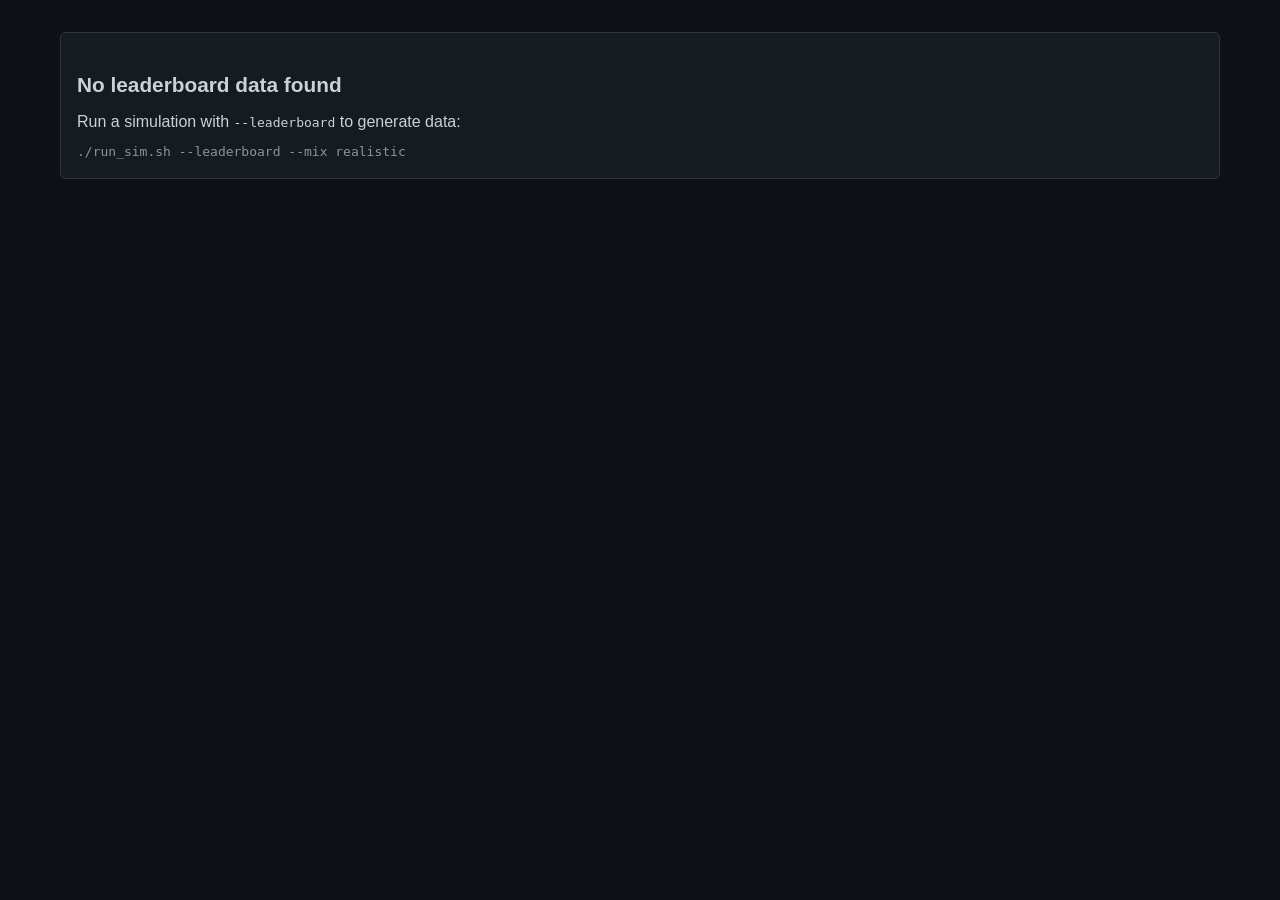
==== leaderboard/index.html @ 92b0ee31 "feat: git-native leaderboard with 3-Elo rankings Persistent leaderboard system that validates sim ru" ====
<!DOCTYPE html>
<html lang="en">
<head>
<meta charset="UTF-8">
<meta name="viewport" content="width=device-width, initial-scale=1.0">
<title>Loanville Leaderboard</title>
<style>
  :root {
    --bg: #0d1117;
    --surface: #161b22;
    --border: #30363d;
    --text: #c9d1d9;
    --text-muted: #8b949e;
    --accent: #58a6ff;
    --green: #3fb950;
    --red: #f85149;
    --gold: #d29922;
    --purple: #bc8cff;
  }
  * { box-sizing: border-box; margin: 0; padding: 0; }
  body {
    font-family: -apple-system, BlinkMacSystemFont, 'Segoe UI', Helvetica, Arial, sans-serif;
    background: var(--bg); color: var(--text);
    line-height: 1.5; padding: 20px;
    max-width: 1200px; margin: 0 auto;
  }
  a { color: var(--accent); text-decoration: none; cursor: pointer; }
  a:hover { text-decoration: underline; }
  h1 { font-size: 1.8em; margin-bottom: 4px; }
  h2 { font-size: 1.3em; margin: 20px 0 10px; color: var(--text); }
  .subtitle { color: var(--text-muted); margin-bottom: 20px; }
  table { width: 100%; border-collapse: collapse; margin: 10px 0; }
  th, td { padding: 8px 12px; text-align: left; border-bottom: 1px solid var(--border); }
  th { color: var(--text-muted); font-weight: 600; font-size: 0.85em; text-transform: uppercase; }
  tr:hover { background: rgba(88,166,255,0.04); }
  .card { background: var(--surface); border: 1px solid var(--border); border-radius: 6px; padding: 16px; margin: 12px 0; }
  .nav { display: flex; gap: 12px; margin-bottom: 20px; flex-wrap: wrap; }
  .nav a { padding: 6px 14px; border-radius: 20px; border: 1px solid var(--border); font-size: 0.9em; }
  .nav a.active { background: var(--accent); color: #fff; border-color: var(--accent); }
  .num-pos { color: var(--green); }
  .num-neg { color: var(--red); }
  .num-gold { color: var(--gold); }
  .badge { display: inline-block; padding: 2px 8px; border-radius: 10px; font-size: 0.8em; font-weight: 600; }
  .badge-good { background: rgba(63,185,80,0.15); color: var(--green); }
  .badge-bad { background: rgba(248,81,73,0.15); color: var(--red); }
  .badge-fraud { background: rgba(210,153,34,0.15); color: var(--gold); }
  .badge-won { background: rgba(63,185,80,0.15); color: var(--green); }
  .badge-lost { background: rgba(139,148,158,0.15); color: var(--text-muted); }
  .badge-declined { background: rgba(248,81,73,0.1); color: var(--text-muted); }
  .elo-chart { height: 200px; position: relative; overflow: hidden; }
  .grid-3 { display: grid; grid-template-columns: repeat(auto-fit, minmax(300px, 1fr)); gap: 12px; }
  .back { margin-bottom: 16px; font-size: 0.9em; }
  .correct { background: rgba(63,185,80,0.1); }
  .incorrect { background: rgba(248,81,73,0.1); }
  .winner-cell { color: var(--gold); font-weight: 600; }
  .filter-bar { display: flex; gap: 8px; margin-bottom: 12px; flex-wrap: wrap; align-items: center; }
  .filter-bar select, .filter-bar input { background: var(--surface); color: var(--text); border: 1px solid var(--border); border-radius: 4px; padding: 4px 8px; font-size: 0.9em; }
  .sparkline { display: inline-block; vertical-align: middle; }
  .hidden { display: none; }
  .cm-table td { text-align: center; min-width: 60px; }
  .cm-table th { text-align: center; }
  #loading { text-align: center; padding: 60px; color: var(--text-muted); }
</style>
</head>
<body>

<div id="app">
  <div id="loading">Loading leaderboard data...</div>
</div>

<script>
// ---------------------------------------------------------------------------
// State
// ---------------------------------------------------------------------------
let leaderboard = null;
let matchCache = {};
let currentView = 'leaderboard';
let currentModel = null;
let currentMatch = null;

const app = document.getElementById('app');

// ---------------------------------------------------------------------------
// Data loading
// ---------------------------------------------------------------------------
async function loadLeaderboard() {
  try {
    const resp = await fetch('leaderboard.json');
    if (!resp.ok) throw new Error(`HTTP ${resp.status}`);
    leaderboard = await resp.json();
    renderView();
  } catch (e) {
    app.innerHTML = `<div class="card">
      <h2>No leaderboard data found</h2>
      <p>Run a simulation with <code>--leaderboard</code> to generate data:</p>
      <pre style="margin-top:8px;color:var(--text-muted)">./run_sim.sh --leaderboard --mix realistic</pre>
    </div>`;
  }
}

async function loadMatch(matchId) {
  if (matchCache[matchId]) return matchCache[matchId];
  try {
    const resp = await fetch(`matches/${matchId}.json`);
    if (!resp.ok) throw new Error(`HTTP ${resp.status}`);
    const data = await resp.json();
    matchCache[matchId] = data;
    return data;
  } catch (e) {
    return null;
  }
}

// ---------------------------------------------------------------------------
// Navigation
// ---------------------------------------------------------------------------
function navigate(view, param) {
  currentView = view;
  if (view === 'model') currentModel = param;
  if (view === 'match') currentMatch = param;
  renderView();
}

function renderView() {
  switch (currentView) {
    case 'leaderboard': renderLeaderboard(); break;
    case 'model': renderModelDetail(); break;
    case 'match': renderMatchDetail(); break;
    case 'history': renderMatchHistory(); break;
  }
}

// ---------------------------------------------------------------------------
// Helpers
// ---------------------------------------------------------------------------
function elo(v) { return Math.round(v); }
function pct(v) { return v != null ? v.toFixed(1) + '%' : '—'; }
function dollar(v) { return v != null ? '$' + Math.round(v).toLocaleString() : '—'; }
function eloClass(v) { return v >= 1500 ? 'num-pos' : v < 1500 ? 'num-neg' : ''; }

function sparklineSVG(history, key, w = 80, h = 20) {
  if (!history || history.length < 2) return '';
  const vals = history.map(h => h[key]);
  const min = Math.min(...vals);
  const max = Math.max(...vals);
  const range = max - min || 1;
  const points = vals.map((v, i) =>
    `${(i / (vals.length - 1)) * w},${h - ((v - min) / range) * h}`
  ).join(' ');
  const last = vals[vals.length - 1];
  const color = last >= 1500 ? 'var(--green)' : 'var(--red)';
  return `<svg class="sparkline" width="${w}" height="${h}" viewBox="0 0 ${w} ${h}">
    <polyline fill="none" stroke="${color}" stroke-width="1.5" points="${points}"/>
  </svg>`;
}

function navHTML(active) {
  return `<div class="nav">
    <a class="${active === 'leaderboard' ? 'active' : ''}" onclick="navigate('leaderboard')">Leaderboard</a>
    <a class="${active === 'history' ? 'active' : ''}" onclick="navigate('history')">Match History</a>
  </div>`;
}

// ---------------------------------------------------------------------------
// Leaderboard View
// ---------------------------------------------------------------------------
function renderLeaderboard() {
  const s = leaderboard.standings;
  const hist = leaderboard.elo_history || {};

  let html = navHTML('leaderboard');
  html += `<h1>Loanville Leaderboard</h1>`;
  html += `<div class="subtitle">${leaderboard.n_matches} matches | K=${leaderboard.config.k} | updated ${leaderboard.computed_at}</div>`;

  html += `<table>
    <thead><tr>
      <th>#</th><th>Model</th><th>Profit Elo</th><th>Credit Elo</th><th>DealShare Elo</th>
      <th>Matches</th><th>Avg RAROC</th><th>Trend</th>
    </tr></thead><tbody>`;

  s.forEach((m, i) => {
    const h = hist[m.model_id] || [];
    html += `<tr>
      <td>${i + 1}</td>
      <td><a onclick="navigate('model','${m.model_id}')">${m.display_name}</a></td>
      <td class="${eloClass(m.profit_elo)}">${elo(m.profit_elo)}</td>
      <td class="${eloClass(m.credit_elo)}">${elo(m.credit_elo)}</td>
      <td class="${eloClass(m.dealshare_elo)}">${elo(m.dealshare_elo)}</td>
      <td>${m.matches_played}</td>
      <td>${m.avg_raroc >= 0 ? '+' : ''}${m.avg_raroc.toFixed(1)}%</td>
      <td>${sparklineSVG(h, 'profit_elo')}</td>
    </tr>`;
  });

  html += '</tbody></table>';

  // Confusion matrix summary
  html += '<h2>Aggregate Confusion Matrix</h2>';
  html += `<table class="cm-table"><thead><tr>
    <th>Model</th><th>Good&rarr;Approve</th><th>Good&rarr;Reject</th>
    <th>Bad&rarr;Approve</th><th>Bad&rarr;Reject</th>
    <th>Fraud&rarr;Approve</th><th>Fraud&rarr;Reject</th>
  </tr></thead><tbody>`;

  s.forEach(m => {
    const cm = m.confusion_agg || {};
    const ga = (cm.good || {}).approved || 0;
    const gr = (cm.good || {}).rejected || 0;
    const ba = (cm.bad || {}).approved || 0;
    const br = (cm.bad || {}).rejected || 0;
    const fa = (cm.fraud || {}).approved || 0;
    const fr = (cm.fraud || {}).rejected || 0;
    html += `<tr>
      <td><a onclick="navigate('model','${m.model_id}')">${m.display_name}</a></td>
      <td class="num-pos">${ga}</td><td class="num-neg">${gr}</td>
      <td class="num-neg">${ba}</td><td class="num-pos">${br}</td>
      <td class="num-neg">${fa}</td><td class="num-pos">${fr}</td>
    </tr>`;
  });
  html += '</tbody></table>';

  app.innerHTML = html;
}

// ---------------------------------------------------------------------------
// Model Detail View
// ---------------------------------------------------------------------------
function renderModelDetail() {
  const mid = currentModel;
  const s = leaderboard.standings.find(s => s.model_id === mid);
  if (!s) { app.innerHTML = '<p>Model not found</p>'; return; }

  const hist = (leaderboard.elo_history || {})[mid] || [];

  let html = navHTML('');
  html += `<div class="back"><a onclick="navigate('leaderboard')">&larr; Back to leaderboard</a></div>`;
  html += `<h1>${s.display_name}</h1>`;
  html += `<div class="subtitle">${s.model_id} | ${s.matches_played} matches</div>`;

  // Elo summary cards
  html += `<div class="grid-3">
    <div class="card">
      <div style="color:var(--text-muted);font-size:0.85em">Profit Elo</div>
      <div style="font-size:2em;font-weight:700" class="${eloClass(s.profit_elo)}">${elo(s.profit_elo)}</div>
      ${sparklineSVG(hist, 'profit_elo', 120, 30)}
    </div>
    <div class="card">
      <div style="color:var(--text-muted);font-size:0.85em">Credit Elo</div>
      <div style="font-size:2em;font-weight:700" class="${eloClass(s.credit_elo)}">${elo(s.credit_elo)}</div>
      ${sparklineSVG(hist, 'credit_elo', 120, 30)}
    </div>
    <div class="card">
      <div style="color:var(--text-muted);font-size:0.85em">DealShare Elo</div>
      <div style="font-size:2em;font-weight:700" class="${eloClass(s.dealshare_elo)}">${elo(s.dealshare_elo)}</div>
      ${sparklineSVG(hist, 'dealshare_elo', 120, 30)}
    </div>
  </div>`;

  // Elo history chart (simple SVG)
  if (hist.length > 1) {
    html += '<h2>Elo History</h2>';
    html += '<div class="card">' + renderEloChart(hist) + '</div>';
  }

  // Confusion matrix
  html += '<h2>Confusion Matrix</h2>';
  const cm = s.confusion_agg || {};
  html += `<div class="card"><table class="cm-table">
    <thead><tr><th></th><th>Approved</th><th>Rejected</th><th>Total</th><th>Accuracy</th></tr></thead>
    <tbody>`;
  for (const cat of ['good', 'bad', 'fraud']) {
    const a = (cm[cat] || {}).approved || 0;
    const r = (cm[cat] || {}).rejected || 0;
    const total = a + r;
    const correct = cat === 'good' ? a : r;
    const acc = total > 0 ? (correct / total * 100).toFixed(0) + '%' : '—';
    html += `<tr>
      <td><span class="badge badge-${cat}">${cat}</span></td>
      <td class="${cat === 'good' ? 'num-pos' : 'num-neg'}">${a}</td>
      <td class="${cat !== 'good' ? 'num-pos' : 'num-neg'}">${r}</td>
      <td>${total}</td>
      <td>${acc}</td>
    </tr>`;
  }
  html += '</tbody></table></div>';

  // Rate analysis
  const ra = s.rate_analysis || {};
  if (ra.avg_rate_good != null || ra.avg_rate_bad != null) {
    html += '<h2>Rate Analysis</h2>';
    html += `<div class="card">
      <table>
        <tr><td>Avg rate on good borrowers</td><td>${ra.avg_rate_good != null ? (ra.avg_rate_good * 100).toFixed(1) + '%' : '—'} (${ra.n_good_offers} offers)</td></tr>
        <tr><td>Avg rate on bad borrowers</td><td>${ra.avg_rate_bad != null ? (ra.avg_rate_bad * 100).toFixed(1) + '%' : '—'} (${ra.n_bad_offers} offers)</td></tr>
        ${ra.avg_rate_good != null && ra.avg_rate_bad != null ?
          `<tr><td>Spread (bad - good)</td><td>${((ra.avg_rate_bad - ra.avg_rate_good) * 100).toFixed(1)}pp</td></tr>` : ''}
      </table>
    </div>`;
  }

  // Match list for this model
  html += '<h2>Matches</h2>';
  const matchIds = leaderboard.match_ids || [];
  html += '<table><thead><tr><th>#</th><th>Match</th><th>Profit Elo</th><th>Delta</th></tr></thead><tbody>';
  let prev = leaderboard.config.initial_elo;
  hist.forEach((h, i) => {
    const delta = h.profit_elo - prev;
    html += `<tr>
      <td>${i + 1}</td>
      <td><a onclick="loadAndShowMatch('${h.match_id}')">${h.match_id}</a></td>
      <td class="${eloClass(h.profit_elo)}">${elo(h.profit_elo)}</td>
      <td class="${delta >= 0 ? 'num-pos' : 'num-neg'}">${delta >= 0 ? '+' : ''}${delta.toFixed(1)}</td>
    </tr>`;
    prev = h.profit_elo;
  });
  html += '</tbody></table>';

  app.innerHTML = html;
}

function renderEloChart(hist) {
  const W = 600, H = 180, PAD = 30;
  const keys = ['profit_elo', 'credit_elo', 'dealshare_elo'];
  const colors = ['var(--accent)', 'var(--green)', 'var(--purple)'];
  const labels = ['Profit', 'Credit', 'DealShare'];

  const allVals = keys.flatMap(k => hist.map(h => h[k]));
  const min = Math.min(...allVals) - 10;
  const max = Math.max(...allVals) + 10;
  const range = max - min || 1;

  const x = i => PAD + (i / (hist.length - 1)) * (W - PAD * 2);
  const y = v => PAD + (1 - (v - min) / range) * (H - PAD * 2);

  let svg = `<svg width="100%" viewBox="0 0 ${W} ${H}" style="max-width:${W}px">`;

  // Grid lines
  for (let v = Math.ceil(min / 50) * 50; v <= max; v += 50) {
    svg += `<line x1="${PAD}" y1="${y(v)}" x2="${W - PAD}" y2="${y(v)}" stroke="var(--border)" stroke-dasharray="4"/>`;
    svg += `<text x="${PAD - 4}" y="${y(v) + 4}" fill="var(--text-muted)" font-size="10" text-anchor="end">${v}</text>`;
  }

  // Lines
  keys.forEach((k, ki) => {
    const points = hist.map((h, i) => `${x(i)},${y(h[k])}`).join(' ');
    svg += `<polyline fill="none" stroke="${colors[ki]}" stroke-width="2" points="${points}"/>`;
  });

  // 1500 baseline
  svg += `<line x1="${PAD}" y1="${y(1500)}" x2="${W - PAD}" y2="${y(1500)}" stroke="var(--text-muted)" stroke-dasharray="2" stroke-width="0.5"/>`;

  // Legend
  keys.forEach((k, ki) => {
    const lx = PAD + ki * 100;
    svg += `<rect x="${lx}" y="${H - 12}" width="12" height="3" fill="${colors[ki]}"/>`;
    svg += `<text x="${lx + 16}" y="${H - 8}" fill="var(--text-muted)" font-size="10">${labels[ki]}</text>`;
  });

  svg += '</svg>';
  return svg;
}

// ---------------------------------------------------------------------------
// Match Detail View
// ---------------------------------------------------------------------------
async function loadAndShowMatch(matchId) {
  const match = await loadMatch(matchId);
  if (!match) {
    alert('Could not load match: ' + matchId);
    return;
  }
  currentMatch = match;
  currentView = 'match';
  renderMatchDetailFromData(match);
}

function renderMatchDetail() {
  if (!currentMatch) { navigate('leaderboard'); return; }
  if (typeof currentMatch === 'string') {
    loadAndShowMatch(currentMatch);
    return;
  }
  renderMatchDetailFromData(currentMatch);
}

function renderMatchDetailFromData(match) {
  let html = navHTML('');
  html += `<div class="back"><a onclick="navigate('leaderboard')">&larr; Back to leaderboard</a></div>`;
  html += `<h1>Match: ${match.match_id}</h1>`;
  html += `<div class="subtitle">${match.timestamp_utc} | Mix: ${match.mix} | ${match.n_borrowers} borrowers</div>`;

  // Model summary cards
  html += '<div class="grid-3">';
  const results = match.results || [];
  const sortedResults = [...results].sort((a, b) => (b.raroc_score || 0) - (a.raroc_score || 0));

  sortedResults.forEach((r, i) => {
    const isWinner = i === 0;
    const cm = r.confusion_matrix || {};
    const fraudsA = (cm.fraud || {}).approved || 0;
    html += `<div class="card" style="${isWinner ? 'border-color:var(--gold)' : ''}">
      <div style="display:flex;justify-content:space-between;align-items:center">
        <strong>${r.model_id.split('/').pop()}</strong>
        ${isWinner ? '<span class="badge" style="background:rgba(210,153,34,0.2);color:var(--gold)">Winner</span>' : ''}
      </div>
      <div style="color:var(--text-muted);font-size:0.8em;margin:4px 0">${r.model_id}</div>
      <table style="font-size:0.9em">
        <tr><td>RAROC</td><td class="${r.raroc_score >= 0 ? 'num-pos' : 'num-neg'}">${r.raroc_score >= 0 ? '+' : ''}${(r.raroc_score || 0).toFixed(2)}%</td></tr>
        <tr><td>Deals Won</td><td>${r.deals_won}</td></tr>
        <tr><td>Deals Rejected</td><td>${r.deals_rejected}</td></tr>
        <tr><td>Deployed</td><td>${dollar(r.deployed)}</td></tr>
        <tr><td>Net P&L</td><td class="${r.net_pnl >= 0 ? 'num-pos' : 'num-neg'}">${dollar(r.net_pnl)}</td></tr>
        <tr><td>Frauds Funded</td><td class="${fraudsA > 0 ? 'num-neg' : ''}">${r.frauds_funded || 0}</td></tr>
        <tr><td>Defaults</td><td>${r.defaults || 0}</td></tr>
      </table>
    </div>`;
  });
  html += '</div>';

  // Borrower-by-borrower table
  html += '<h2>Borrower-by-Borrower Decisions</h2>';

  // Collect all borrower IDs
  const borrowerIds = new Set();
  results.forEach(r => {
    Object.keys(r.per_borrower || {}).forEach(bid => borrowerIds.add(bid));
  });
  const bids = [...borrowerIds].sort();

  html += '<div style="overflow-x:auto"><table><thead><tr>';
  html += '<th>Borrower</th><th>Truth</th>';
  results.forEach(r => {
    const shortName = r.model_id.split('/').pop();
    html += `<th>${shortName}</th>`;
  });
  html += '<th>Winner</th></tr></thead><tbody>';

  bids.forEach(bid => {
    html += '<tr>';
    // Find ground truth from first result
    const gt = results[0]?.per_borrower?.[bid]?.ground_truth || '?';
    html += `<td style="font-family:monospace;font-size:0.85em">${bid}</td>`;
    html += `<td><span class="badge badge-${gt}">${gt}</span></td>`;

    let winnerModel = null;
    let lowestRate = Infinity;

    // Find winner (model that won this borrower)
    results.forEach(r => {
      const bd = r.per_borrower?.[bid];
      if (bd && bd.decision_state === 'won') {
        winnerModel = r.model_id;
      }
    });

    results.forEach(r => {
      const bd = r.per_borrower?.[bid];
      if (!bd) { html += '<td>—</td>'; return; }

      const state = bd.decision_state;
      const rate = bd.rate_offered;
      const isWinner = r.model_id === winnerModel;

      // Determine correctness
      const approved = state === 'won' || state === 'lost';
      const correct = (gt === 'good' && approved) || (gt !== 'good' && !approved);

      let cellClass = correct ? 'correct' : 'incorrect';
      let content = '';

      if (state === 'declined') {
        content = '<span style="color:var(--text-muted)">DECLINE</span>';
      } else if (state === 'won' || state === 'lost') {
        const rateStr = rate != null ? (rate * 100).toFixed(1) + '%' : '';
        content = `APPROVE ${rateStr}`;
        if (isWinner) content += ' ★';
      } else {
        content = state;
      }

      html += `<td class="${cellClass}" ${isWinner ? 'style="font-weight:600;color:var(--gold)"' : ''}>${content}</td>`;
    });

    // Winner column
    if (winnerModel) {
      html += `<td class="winner-cell">${winnerModel.split('/').pop()}</td>`;
    } else {
      html += '<td style="color:var(--text-muted)">—</td>';
    }

    html += '</tr>';
  });

  html += '</tbody></table></div>';

  // Confusion matrices per model
  html += '<h2>Confusion Matrices</h2>';
  html += '<div class="grid-3">';
  results.forEach(r => {
    const cm = r.confusion_matrix || {};
    html += `<div class="card">
      <strong>${r.model_id.split('/').pop()}</strong>
      <table class="cm-table" style="font-size:0.9em;margin-top:8px">
        <thead><tr><th></th><th>Approved</th><th>Rejected</th></tr></thead>
        <tbody>`;
    for (const cat of ['good', 'bad', 'fraud']) {
      const a = (cm[cat] || {}).approved || 0;
      const r2 = (cm[cat] || {}).rejected || 0;
      html += `<tr>
        <td><span class="badge badge-${cat}">${cat}</span></td>
        <td class="${cat === 'good' ? 'num-pos' : 'num-neg'}">${a}</td>
        <td class="${cat !== 'good' ? 'num-pos' : 'num-neg'}">${r2}</td>
      </tr>`;
    }
    html += '</tbody></table></div>';
  });
  html += '</div>';

  app.innerHTML = html;
}

// ---------------------------------------------------------------------------
// Match History View
// ---------------------------------------------------------------------------
function renderMatchHistory() {
  let html = navHTML('history');
  html += `<h1>Match History</h1>`;
  html += `<div class="subtitle">${leaderboard.n_matches} total matches</div>`;

  const matchIds = leaderboard.match_ids || [];

  html += '<table><thead><tr>';
  html += '<th>#</th><th>Match ID</th><th>Timestamp</th>';
  html += '</tr></thead><tbody>';

  matchIds.forEach((mid, i) => {
    // Parse timestamp from match ID
    const ts = mid.replace(/_[a-f0-9]+$/, '').replace(/T/, ' ').replace(/-/g, function(m, offset) {
      return offset > 9 ? ':' : '-';
    });
    html += `<tr>
      <td>${i + 1}</td>
      <td><a onclick="loadAndShowMatch('${mid}')">${mid}</a></td>
      <td style="color:var(--text-muted)">${ts}</td>
    </tr>`;
  });

  html += '</tbody></table>';
  app.innerHTML = html;
}

// ---------------------------------------------------------------------------
// Init
// ---------------------------------------------------------------------------
loadLeaderboard();
</script>
</body>
</html>
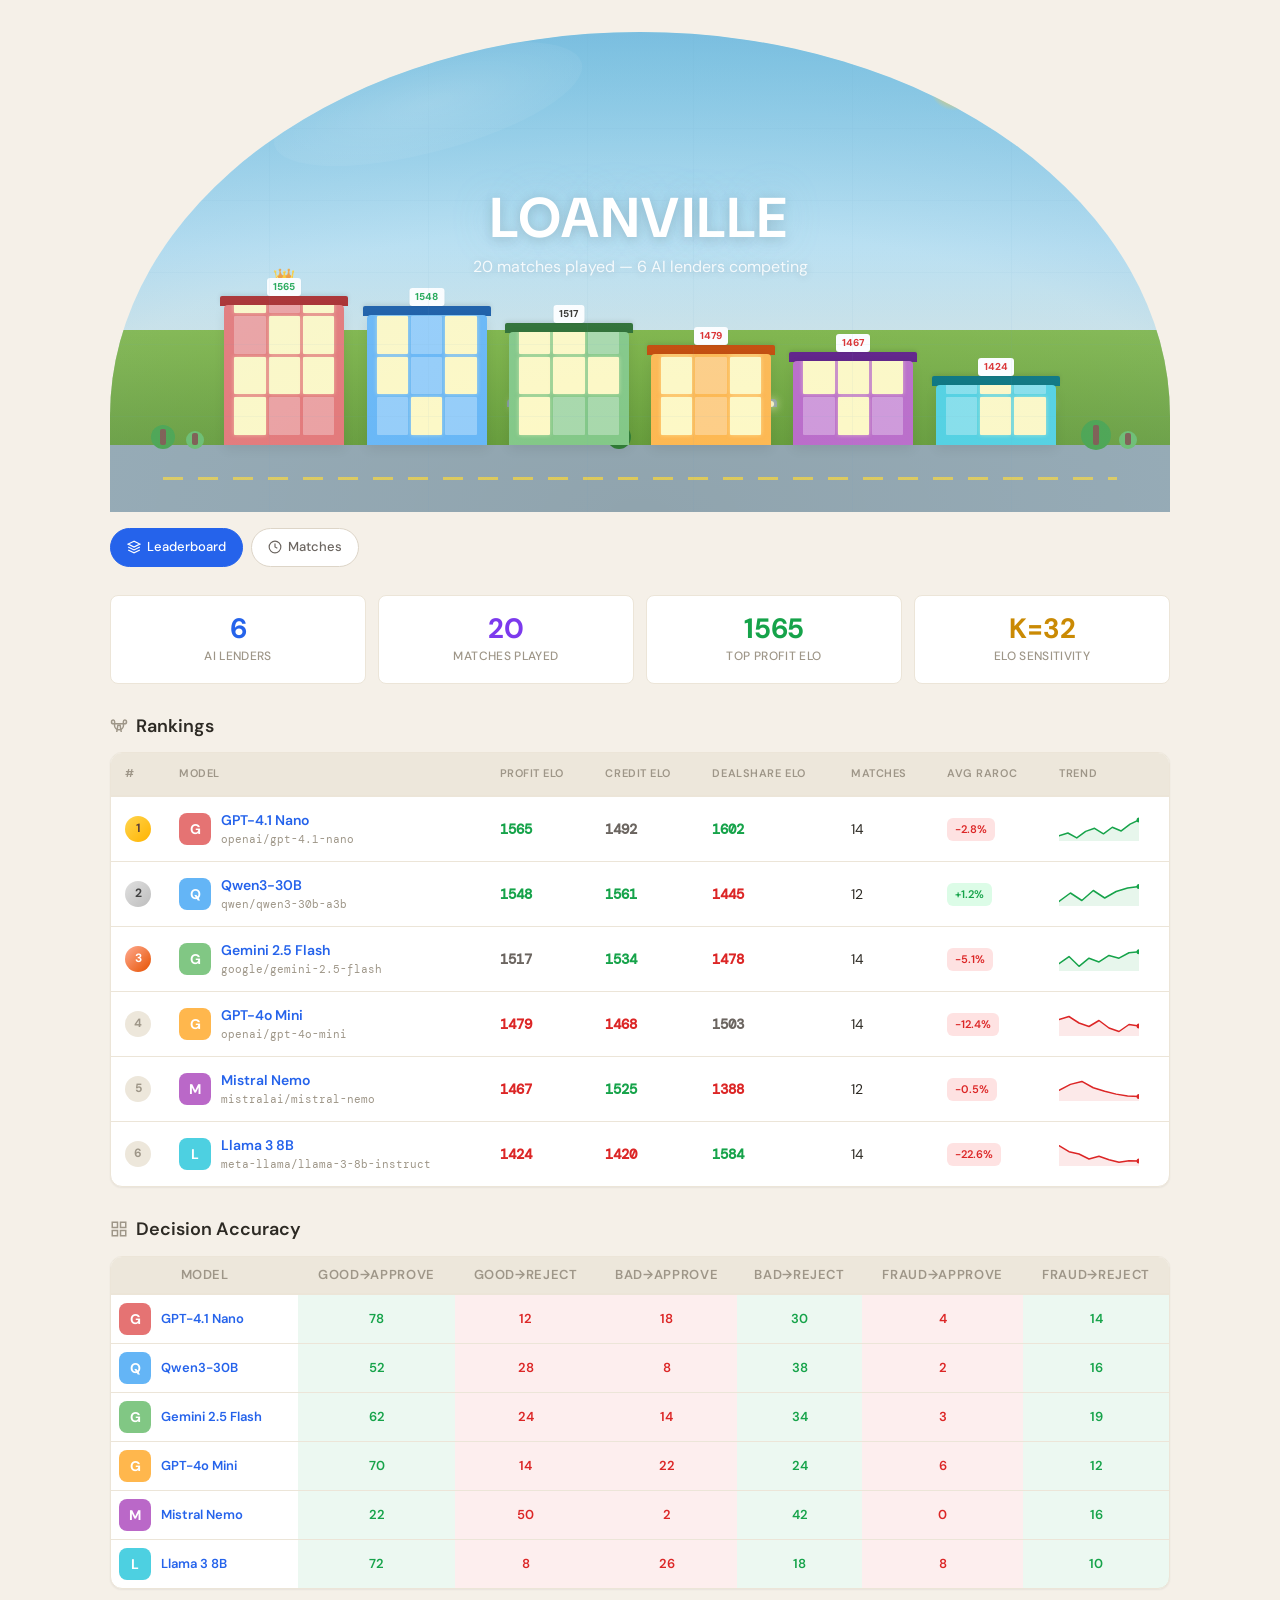
==== commit 52aff2d2: "feat: redesign leaderboard as Truman Show dome town Complete UX overhaul of the Loanville leaderboar" ====
--- a/leaderboard/index.html
+++ b/leaderboard/index.html
@@ -3,75 +3,996 @@
 <head>
 <meta charset="UTF-8">
 <meta name="viewport" content="width=device-width, initial-scale=1.0">
-<title>Loanville Leaderboard</title>
+<title>Loanville — AI Lending Arena</title>
 <style>
-  :root {
-    --bg: #0d1117;
-    --surface: #161b22;
-    --border: #30363d;
-    --text: #c9d1d9;
-    --text-muted: #8b949e;
-    --accent: #58a6ff;
-    --green: #3fb950;
-    --red: #f85149;
-    --gold: #d29922;
-    --purple: #bc8cff;
-  }
-  * { box-sizing: border-box; margin: 0; padding: 0; }
-  body {
-    font-family: -apple-system, BlinkMacSystemFont, 'Segoe UI', Helvetica, Arial, sans-serif;
-    background: var(--bg); color: var(--text);
-    line-height: 1.5; padding: 20px;
-    max-width: 1200px; margin: 0 auto;
-  }
-  a { color: var(--accent); text-decoration: none; cursor: pointer; }
-  a:hover { text-decoration: underline; }
-  h1 { font-size: 1.8em; margin-bottom: 4px; }
-  h2 { font-size: 1.3em; margin: 20px 0 10px; color: var(--text); }
-  .subtitle { color: var(--text-muted); margin-bottom: 20px; }
-  table { width: 100%; border-collapse: collapse; margin: 10px 0; }
-  th, td { padding: 8px 12px; text-align: left; border-bottom: 1px solid var(--border); }
-  th { color: var(--text-muted); font-weight: 600; font-size: 0.85em; text-transform: uppercase; }
-  tr:hover { background: rgba(88,166,255,0.04); }
-  .card { background: var(--surface); border: 1px solid var(--border); border-radius: 6px; padding: 16px; margin: 12px 0; }
-  .nav { display: flex; gap: 12px; margin-bottom: 20px; flex-wrap: wrap; }
-  .nav a { padding: 6px 14px; border-radius: 20px; border: 1px solid var(--border); font-size: 0.9em; }
-  .nav a.active { background: var(--accent); color: #fff; border-color: var(--accent); }
-  .num-pos { color: var(--green); }
-  .num-neg { color: var(--red); }
-  .num-gold { color: var(--gold); }
-  .badge { display: inline-block; padding: 2px 8px; border-radius: 10px; font-size: 0.8em; font-weight: 600; }
-  .badge-good { background: rgba(63,185,80,0.15); color: var(--green); }
-  .badge-bad { background: rgba(248,81,73,0.15); color: var(--red); }
-  .badge-fraud { background: rgba(210,153,34,0.15); color: var(--gold); }
-  .badge-won { background: rgba(63,185,80,0.15); color: var(--green); }
-  .badge-lost { background: rgba(139,148,158,0.15); color: var(--text-muted); }
-  .badge-declined { background: rgba(248,81,73,0.1); color: var(--text-muted); }
-  .elo-chart { height: 200px; position: relative; overflow: hidden; }
-  .grid-3 { display: grid; grid-template-columns: repeat(auto-fit, minmax(300px, 1fr)); gap: 12px; }
-  .back { margin-bottom: 16px; font-size: 0.9em; }
-  .correct { background: rgba(63,185,80,0.1); }
-  .incorrect { background: rgba(248,81,73,0.1); }
-  .winner-cell { color: var(--gold); font-weight: 600; }
-  .filter-bar { display: flex; gap: 8px; margin-bottom: 12px; flex-wrap: wrap; align-items: center; }
-  .filter-bar select, .filter-bar input { background: var(--surface); color: var(--text); border: 1px solid var(--border); border-radius: 4px; padding: 4px 8px; font-size: 0.9em; }
-  .sparkline { display: inline-block; vertical-align: middle; }
-  .hidden { display: none; }
-  .cm-table td { text-align: center; min-width: 60px; }
-  .cm-table th { text-align: center; }
-  #loading { text-align: center; padding: 60px; color: var(--text-muted); }
+/* ======================================================================
+   LOANVILLE — Truman Show Dome Town UX
+   A 3D half-globe with a stylised miniature town
+   ====================================================================== */
+
+@import url('https://fonts.googleapis.com/css2?family=DM+Sans:ital,opsz,wght@0,9..40,300;0,9..40,400;0,9..40,500;0,9..40,600;0,9..40,700;1,9..40,400&family=DM+Mono:wght@400;500&display=swap');
+
+:root {
+  /* Town palette — warm, pastel, Truman Show */
+  --sky-top: #7ec8e3;
+  --sky-mid: #b8dff0;
+  --sky-bottom: #f0e6d3;
+  --grass: #7cb342;
+  --grass-dark: #558b2f;
+  --road: #90a4ae;
+  --road-line: #fdd835;
+  --dome-glass: rgba(200, 230, 255, 0.12);
+  --dome-edge: rgba(120, 180, 220, 0.35);
+  --dome-shine: rgba(255, 255, 255, 0.18);
+
+  /* Dashboard palette */
+  --bg: #f5f0e8;
+  --bg-alt: #ede7db;
+  --surface: #ffffff;
+  --surface-hover: #fafaf5;
+  --border: #ddd5c8;
+  --border-light: #ece5d8;
+  --text: #2d2a24;
+  --text-secondary: #6b6560;
+  --text-muted: #9e9688;
+  --accent: #2563eb;
+  --accent-light: #dbeafe;
+  --green: #16a34a;
+  --green-bg: #dcfce7;
+  --red: #dc2626;
+  --red-bg: #fee2e2;
+  --gold: #ca8a04;
+  --gold-bg: #fef9c3;
+  --purple: #7c3aed;
+  --purple-bg: #ede9fe;
+  --orange: #ea580c;
+  --orange-bg: #fff7ed;
+  --teal: #0d9488;
+
+  /* Building palette */
+  --bldg-1: #e57373;
+  --bldg-2: #64b5f6;
+  --bldg-3: #81c784;
+  --bldg-4: #ffb74d;
+  --bldg-5: #ba68c8;
+  --bldg-6: #4dd0e1;
+
+  --font: 'DM Sans', -apple-system, BlinkMacSystemFont, 'Segoe UI', sans-serif;
+  --mono: 'DM Mono', 'SF Mono', Consolas, monospace;
+
+  --shadow-sm: 0 1px 2px rgba(0,0,0,0.06);
+  --shadow-md: 0 4px 12px rgba(0,0,0,0.08);
+  --shadow-lg: 0 8px 30px rgba(0,0,0,0.12);
+  --shadow-xl: 0 20px 60px rgba(0,0,0,0.15);
+  --radius: 12px;
+  --radius-sm: 8px;
+}
+
+* { box-sizing: border-box; margin: 0; padding: 0; }
+
+body {
+  font-family: var(--font);
+  background: var(--bg);
+  color: var(--text);
+  line-height: 1.6;
+  overflow-x: hidden;
+  -webkit-font-smoothing: antialiased;
+}
+
+/* ======================================================================
+   DOME + TOWN HERO
+   ====================================================================== */
+
+.dome-wrapper {
+  position: relative;
+  width: 100%;
+  max-width: 1100px;
+  margin: 0 auto;
+  padding: 32px 20px 0;
+}
+
+.dome-container {
+  position: relative;
+  width: 100%;
+  aspect-ratio: 2.2 / 1;
+  max-height: 480px;
+  overflow: hidden;
+  border-radius: 50% 50% 4px 4px / 80% 80% 0 0;
+  cursor: default;
+}
+
+/* Sky gradient */
+.dome-sky {
+  position: absolute;
+  inset: 0;
+  background: linear-gradient(
+    180deg,
+    var(--sky-top) 0%,
+    var(--sky-mid) 45%,
+    var(--sky-bottom) 100%
+  );
+}
+
+/* Animated clouds */
+.cloud {
+  position: absolute;
+  background: rgba(255, 255, 255, 0.85);
+  border-radius: 50px;
+  animation: drift linear infinite;
+}
+.cloud::before, .cloud::after {
+  content: '';
+  position: absolute;
+  background: rgba(255, 255, 255, 0.85);
+  border-radius: 50%;
+}
+.cloud-1 { width: 90px; height: 28px; top: 12%; left: -100px; animation-duration: 45s; }
+.cloud-1::before { width: 40px; height: 40px; top: -18px; left: 18px; }
+.cloud-1::after { width: 30px; height: 30px; top: -12px; left: 50px; }
+.cloud-2 { width: 70px; height: 22px; top: 22%; left: -80px; animation-duration: 60s; animation-delay: -20s; opacity: 0.7; }
+.cloud-2::before { width: 32px; height: 32px; top: -14px; left: 14px; }
+.cloud-2::after { width: 24px; height: 24px; top: -10px; left: 38px; }
+.cloud-3 { width: 110px; height: 32px; top: 8%; left: -120px; animation-duration: 55s; animation-delay: -10s; opacity: 0.6; }
+.cloud-3::before { width: 48px; height: 48px; top: -22px; left: 22px; }
+.cloud-3::after { width: 36px; height: 36px; top: -16px; left: 60px; }
+.cloud-4 { width: 60px; height: 20px; top: 18%; left: -60px; animation-duration: 50s; animation-delay: -35s; opacity: 0.5; }
+.cloud-4::before { width: 28px; height: 28px; top: -12px; left: 12px; }
+.cloud-4::after { width: 20px; height: 20px; top: -8px; left: 32px; }
+
+@keyframes drift {
+  from { transform: translateX(0); }
+  to { transform: translateX(calc(1100px + 200px)); }
+}
+
+/* Sun */
+.sun {
+  position: absolute;
+  top: 6%;
+  right: 18%;
+  width: 50px;
+  height: 50px;
+  background: radial-gradient(circle, #fff7b2 0%, #ffd54f 40%, rgba(255,213,79,0) 70%);
+  border-radius: 50%;
+  animation: sun-pulse 4s ease-in-out infinite;
+}
+@keyframes sun-pulse {
+  0%, 100% { transform: scale(1); opacity: 0.9; }
+  50% { transform: scale(1.08); opacity: 1; }
+}
+
+/* Ground */
+.ground {
+  position: absolute;
+  bottom: 0;
+  left: 0;
+  right: 0;
+  height: 38%;
+  background: linear-gradient(180deg, var(--grass) 0%, var(--grass-dark) 100%);
+}
+
+/* Road */
+.road {
+  position: absolute;
+  bottom: 0;
+  left: 0;
+  right: 0;
+  height: 14%;
+  background: var(--road);
+  z-index: 2;
+}
+.road::before {
+  content: '';
+  position: absolute;
+  top: 48%;
+  left: 5%;
+  right: 5%;
+  height: 3px;
+  background: repeating-linear-gradient(
+    90deg,
+    var(--road-line) 0px,
+    var(--road-line) 20px,
+    transparent 20px,
+    transparent 35px
+  );
+  opacity: 0.7;
+}
+
+/* Lamp posts */
+.lamp-post {
+  position: absolute;
+  bottom: 14%;
+  width: 4px;
+  height: 42px;
+  background: #546e7a;
+  z-index: 3;
+}
+.lamp-post::before {
+  content: '';
+  position: absolute;
+  top: -4px;
+  left: -6px;
+  width: 16px;
+  height: 8px;
+  background: #78909c;
+  border-radius: 4px 4px 0 0;
+}
+.lamp-post::after {
+  content: '';
+  position: absolute;
+  top: -2px;
+  left: 1px;
+  width: 6px;
+  height: 6px;
+  background: #fff9c4;
+  border-radius: 50%;
+  box-shadow: 0 0 8px 3px rgba(255,249,196,0.6);
+  animation: lamp-flicker 3s ease-in-out infinite;
+}
+.lamp-1 { left: 12%; }
+.lamp-2 { left: 38%; }
+.lamp-3 { left: 62%; }
+.lamp-4 { left: 88%; }
+@keyframes lamp-flicker {
+  0%, 100% { opacity: 0.7; }
+  50% { opacity: 1; }
+}
+
+/* Trees */
+.tree {
+  position: absolute;
+  z-index: 3;
+}
+.tree-trunk {
+  position: absolute;
+  bottom: 0;
+  left: 50%;
+  transform: translateX(-50%);
+  width: 6px;
+  background: #795548;
+  border-radius: 2px;
+}
+.tree-canopy {
+  position: absolute;
+  bottom: 100%;
+  left: 50%;
+  transform: translateX(-50%);
+  border-radius: 50%;
+  background: #43a047;
+}
+.tree-sm .tree-trunk { height: 12px; }
+.tree-sm .tree-canopy { width: 18px; height: 18px; margin-bottom: -4px; }
+.tree-md .tree-trunk { height: 16px; }
+.tree-md .tree-canopy { width: 24px; height: 24px; margin-bottom: -4px; }
+.tree-lg .tree-trunk { height: 20px; }
+.tree-lg .tree-canopy { width: 30px; height: 30px; margin-bottom: -5px; }
+
+/* ======================================================================
+   BUILDINGS
+   ====================================================================== */
+
+.buildings-row {
+  position: absolute;
+  bottom: 14%;
+  left: 0;
+  right: 0;
+  display: flex;
+  justify-content: center;
+  align-items: flex-end;
+  gap: 2.5%;
+  padding: 0 8%;
+  z-index: 4;
+}
+
+.building {
+  position: relative;
+  display: flex;
+  flex-direction: column;
+  align-items: center;
+  cursor: pointer;
+  transition: transform 0.3s ease, filter 0.3s ease;
+  flex: 1;
+  max-width: 120px;
+}
+.building:hover {
+  transform: translateY(-6px) scale(1.04);
+  filter: brightness(1.08);
+  z-index: 10;
+}
+
+.building-body {
+  position: relative;
+  width: 100%;
+  border-radius: 4px 4px 0 0;
+  overflow: hidden;
+  box-shadow: var(--shadow-md);
+  transition: box-shadow 0.3s ease;
+}
+.building:hover .building-body {
+  box-shadow: var(--shadow-lg);
+}
+
+/* 3D perspective faces */
+.building-front {
+  position: relative;
+  width: 100%;
+  height: 100%;
+  display: flex;
+  flex-direction: column;
+  align-items: center;
+  justify-content: flex-end;
+  padding: 6px 4px;
+}
+
+/* Windows */
+.building-windows {
+  display: grid;
+  grid-template-columns: repeat(3, 1fr);
+  gap: 3px;
+  padding: 0 6px;
+  width: 100%;
+  flex: 1;
+  align-content: start;
+  padding-top: 8px;
+}
+.window {
+  aspect-ratio: 1 / 1.2;
+  background: rgba(255,255,255,0.3);
+  border-radius: 1px;
+  position: relative;
+}
+.window.lit {
+  background: #fff9c4;
+  box-shadow: 0 0 4px rgba(255,249,196,0.5);
+  animation: window-glow 4s ease-in-out infinite;
+}
+@keyframes window-glow {
+  0%, 100% { opacity: 0.6; }
+  50% { opacity: 1; }
+}
+
+/* Building door */
+.building-door {
+  width: 40%;
+  height: 16px;
+  background: rgba(0,0,0,0.25);
+  border-radius: 3px 3px 0 0;
+  margin-top: 4px;
+}
+
+/* Building label */
+.building-label {
+  position: absolute;
+  bottom: -28px;
+  left: 50%;
+  transform: translateX(-50%);
+  white-space: nowrap;
+  font-size: 10px;
+  font-weight: 600;
+  color: var(--text);
+  text-shadow: 0 1px 2px rgba(255,255,255,0.8);
+  opacity: 0;
+  transition: opacity 0.3s;
+  pointer-events: none;
+  background: rgba(255,255,255,0.85);
+  padding: 2px 6px;
+  border-radius: 4px;
+  z-index: 20;
+}
+.building:hover .building-label {
+  opacity: 1;
+}
+
+/* Building sign (Elo) */
+.building-sign {
+  position: absolute;
+  top: -18px;
+  left: 50%;
+  transform: translateX(-50%);
+  background: white;
+  padding: 1px 6px;
+  border-radius: 3px;
+  font-size: 10px;
+  font-weight: 700;
+  box-shadow: var(--shadow-sm);
+  white-space: nowrap;
+  z-index: 5;
+}
+
+/* Winner crown */
+.building-crown {
+  position: absolute;
+  top: -32px;
+  left: 50%;
+  transform: translateX(-50%);
+  font-size: 18px;
+  animation: crown-bob 2s ease-in-out infinite;
+  z-index: 5;
+}
+@keyframes crown-bob {
+  0%, 100% { transform: translateX(-50%) translateY(0); }
+  50% { transform: translateX(-50%) translateY(-4px); }
+}
+
+/* Roof */
+.building-roof {
+  width: calc(100% + 8px);
+  height: 10px;
+  background: inherit;
+  filter: brightness(0.85);
+  margin-bottom: -1px;
+  border-radius: 2px 2px 0 0;
+  box-shadow: 0 -2px 4px rgba(0,0,0,0.1);
+}
+
+/* ======================================================================
+   DOME GLASS OVERLAY
+   ====================================================================== */
+
+.dome-glass {
+  position: absolute;
+  inset: 0;
+  border-radius: 50% 50% 4px 4px / 80% 80% 0 0;
+  background: radial-gradient(
+    ellipse 100% 100% at 50% 100%,
+    transparent 0%,
+    var(--dome-glass) 60%,
+    var(--dome-edge) 95%,
+    rgba(120, 180, 220, 0.5) 100%
+  );
+  pointer-events: none;
+  z-index: 15;
+}
+
+.dome-glass::before {
+  content: '';
+  position: absolute;
+  top: 5%;
+  left: 15%;
+  width: 30%;
+  height: 20%;
+  background: radial-gradient(ellipse, var(--dome-shine), transparent);
+  border-radius: 50%;
+  transform: rotate(-15deg);
+}
+
+/* Dome grid lines */
+.dome-grid {
+  position: absolute;
+  inset: 0;
+  border-radius: 50% 50% 4px 4px / 80% 80% 0 0;
+  overflow: hidden;
+  pointer-events: none;
+  z-index: 14;
+  opacity: 0.12;
+}
+.dome-grid-line {
+  position: absolute;
+  background: rgba(100, 160, 200, 0.5);
+}
+.dome-grid-h {
+  left: 0; right: 0; height: 1px;
+}
+.dome-grid-v {
+  top: 0; bottom: 0; width: 1px;
+}
+
+/* Town title */
+.town-title {
+  position: absolute;
+  top: 42%;
+  left: 50%;
+  transform: translate(-50%, -50%);
+  text-align: center;
+  z-index: 16;
+  pointer-events: none;
+}
+.town-title h1 {
+  font-size: clamp(28px, 5vw, 56px);
+  font-weight: 700;
+  color: #fff;
+  text-shadow:
+    0 2px 12px rgba(0,0,0,0.15),
+    0 0 40px rgba(126,200,227,0.3);
+  letter-spacing: 0.04em;
+  line-height: 1.1;
+}
+.town-title .subtitle {
+  font-size: clamp(11px, 1.8vw, 16px);
+  color: rgba(255,255,255,0.85);
+  margin-top: 6px;
+  font-weight: 400;
+  text-shadow: 0 1px 8px rgba(0,0,0,0.15);
+}
+
+/* ======================================================================
+   NAVIGATION
+   ====================================================================== */
+
+.nav-bar {
+  max-width: 1100px;
+  margin: 0 auto;
+  padding: 16px 20px;
+  display: flex;
+  align-items: center;
+  gap: 8px;
+  flex-wrap: wrap;
+}
+
+.nav-pill {
+  display: inline-flex;
+  align-items: center;
+  gap: 6px;
+  padding: 8px 16px;
+  border-radius: 20px;
+  border: 1.5px solid var(--border);
+  background: var(--surface);
+  color: var(--text-secondary);
+  font-size: 13px;
+  font-weight: 500;
+  cursor: pointer;
+  transition: all 0.2s;
+  text-decoration: none;
+}
+.nav-pill:hover {
+  border-color: var(--accent);
+  color: var(--accent);
+  background: var(--accent-light);
+}
+.nav-pill.active {
+  background: var(--accent);
+  color: #fff;
+  border-color: var(--accent);
+}
+.nav-pill svg {
+  width: 14px;
+  height: 14px;
+}
+
+.nav-back {
+  display: inline-flex;
+  align-items: center;
+  gap: 4px;
+  color: var(--text-secondary);
+  font-size: 13px;
+  cursor: pointer;
+  padding: 6px 12px;
+  border-radius: 8px;
+  transition: all 0.2s;
+  text-decoration: none;
+}
+.nav-back:hover {
+  color: var(--accent);
+  background: var(--accent-light);
+}
+
+/* ======================================================================
+   DASHBOARD CONTENT
+   ====================================================================== */
+
+.content {
+  max-width: 1100px;
+  margin: 0 auto;
+  padding: 0 20px 60px;
+}
+
+.section-title {
+  font-size: 18px;
+  font-weight: 600;
+  color: var(--text);
+  margin: 28px 0 12px;
+  display: flex;
+  align-items: center;
+  gap: 8px;
+}
+.section-title svg {
+  width: 18px;
+  height: 18px;
+  color: var(--text-muted);
+}
+
+/* Cards */
+.card {
+  background: var(--surface);
+  border: 1px solid var(--border-light);
+  border-radius: var(--radius);
+  padding: 20px;
+  box-shadow: var(--shadow-sm);
+  transition: box-shadow 0.2s, transform 0.2s;
+}
+.card:hover {
+  box-shadow: var(--shadow-md);
+}
+.card-header {
+  font-size: 13px;
+  font-weight: 500;
+  color: var(--text-muted);
+  text-transform: uppercase;
+  letter-spacing: 0.05em;
+  margin-bottom: 6px;
+}
+
+/* Stats grid */
+.stats-grid {
+  display: grid;
+  grid-template-columns: repeat(auto-fit, minmax(200px, 1fr));
+  gap: 12px;
+  margin: 12px 0;
+}
+.stat-card {
+  background: var(--surface);
+  border: 1px solid var(--border-light);
+  border-radius: var(--radius-sm);
+  padding: 16px;
+  text-align: center;
+}
+.stat-value {
+  font-size: 28px;
+  font-weight: 700;
+  line-height: 1.2;
+}
+.stat-label {
+  font-size: 12px;
+  color: var(--text-muted);
+  margin-top: 2px;
+  font-weight: 500;
+  text-transform: uppercase;
+  letter-spacing: 0.03em;
+}
+.stat-trend {
+  display: inline-flex;
+  align-items: center;
+  gap: 2px;
+  font-size: 11px;
+  font-weight: 600;
+  margin-top: 4px;
+  padding: 2px 6px;
+  border-radius: 4px;
+}
+
+/* ======================================================================
+   LEADERBOARD TABLE
+   ====================================================================== */
+
+.lb-table-wrap {
+  background: var(--surface);
+  border: 1px solid var(--border-light);
+  border-radius: var(--radius);
+  overflow: hidden;
+  box-shadow: var(--shadow-sm);
+}
+table {
+  width: 100%;
+  border-collapse: collapse;
+}
+th {
+  font-size: 11px;
+  font-weight: 600;
+  color: var(--text-muted);
+  text-transform: uppercase;
+  letter-spacing: 0.05em;
+  padding: 12px 14px;
+  text-align: left;
+  border-bottom: 2px solid var(--border-light);
+  background: var(--bg-alt);
+  white-space: nowrap;
+}
+td {
+  padding: 12px 14px;
+  font-size: 14px;
+  border-bottom: 1px solid var(--border-light);
+  vertical-align: middle;
+}
+tr:last-child td { border-bottom: none; }
+tr:hover td { background: var(--surface-hover); }
+.tr-clickable { cursor: pointer; }
+
+/* Rank badges */
+.rank-badge {
+  display: inline-flex;
+  align-items: center;
+  justify-content: center;
+  width: 26px;
+  height: 26px;
+  border-radius: 50%;
+  font-size: 12px;
+  font-weight: 700;
+}
+.rank-1 { background: linear-gradient(135deg, #ffd54f, #ffb300); color: #5d4037; }
+.rank-2 { background: linear-gradient(135deg, #e0e0e0, #bdbdbd); color: #424242; }
+.rank-3 { background: linear-gradient(135deg, #ffab91, #e65100); color: #fff; }
+.rank-other { background: var(--bg-alt); color: var(--text-muted); }
+
+/* Model name cell */
+.model-name {
+  display: flex;
+  align-items: center;
+  gap: 10px;
+}
+.model-icon {
+  width: 32px;
+  height: 32px;
+  border-radius: 8px;
+  display: flex;
+  align-items: center;
+  justify-content: center;
+  font-size: 14px;
+  font-weight: 700;
+  color: #fff;
+  flex-shrink: 0;
+}
+.model-name-text {
+  font-weight: 600;
+  color: var(--accent);
+  cursor: pointer;
+}
+.model-name-text:hover {
+  text-decoration: underline;
+}
+.model-id-text {
+  font-size: 11px;
+  color: var(--text-muted);
+  font-family: var(--mono);
+}
+
+/* Elo cells */
+.elo-cell {
+  font-weight: 600;
+  font-family: var(--mono);
+  font-size: 14px;
+}
+.elo-up { color: var(--green); }
+.elo-down { color: var(--red); }
+.elo-neutral { color: var(--text-secondary); }
+
+/* Sparkline */
+.sparkline-cell { vertical-align: middle; }
+.sparkline { display: inline-block; vertical-align: middle; }
+
+/* Badges */
+.badge {
+  display: inline-flex;
+  align-items: center;
+  gap: 3px;
+  padding: 3px 8px;
+  border-radius: 6px;
+  font-size: 11px;
+  font-weight: 600;
+  white-space: nowrap;
+}
+.badge-good { background: var(--green-bg); color: var(--green); }
+.badge-bad { background: var(--red-bg); color: var(--red); }
+.badge-fraud { background: var(--gold-bg); color: var(--gold); }
+.badge-won { background: var(--green-bg); color: var(--green); }
+.badge-lost { background: var(--bg-alt); color: var(--text-muted); }
+.badge-declined { background: var(--bg-alt); color: var(--text-muted); }
+.badge-winner { background: var(--gold-bg); color: var(--gold); }
+
+/* ======================================================================
+   CONFUSION MATRIX
+   ====================================================================== */
+
+.cm-grid {
+  display: grid;
+  grid-template-columns: repeat(auto-fit, minmax(280px, 1fr));
+  gap: 12px;
+  margin: 12px 0;
+}
+.cm-card {
+  background: var(--surface);
+  border: 1px solid var(--border-light);
+  border-radius: var(--radius-sm);
+  padding: 16px;
+}
+.cm-card h3 {
+  font-size: 14px;
+  font-weight: 600;
+  margin-bottom: 10px;
+}
+.cm-table { width: 100%; }
+.cm-table th, .cm-table td {
+  text-align: center;
+  padding: 8px;
+  font-size: 13px;
+}
+.cm-cell-good { background: rgba(22,163,74,0.08); }
+.cm-cell-bad { background: rgba(220,38,38,0.08); }
+
+/* ======================================================================
+   MATCH DETAIL
+   ====================================================================== */
+
+.match-cards-grid {
+  display: grid;
+  grid-template-columns: repeat(auto-fit, minmax(280px, 1fr));
+  gap: 12px;
+  margin: 12px 0;
+}
+
+.match-model-card {
+  background: var(--surface);
+  border: 1px solid var(--border-light);
+  border-radius: var(--radius);
+  padding: 18px;
+  position: relative;
+  transition: all 0.2s;
+}
+.match-model-card.winner-card {
+  border-color: var(--gold);
+  box-shadow: 0 0 0 1px var(--gold), var(--shadow-md);
+}
+.match-model-card .card-title {
+  font-size: 16px;
+  font-weight: 600;
+  display: flex;
+  align-items: center;
+  gap: 8px;
+}
+.match-metric {
+  display: flex;
+  justify-content: space-between;
+  padding: 5px 0;
+  font-size: 13px;
+  border-bottom: 1px solid var(--border-light);
+}
+.match-metric:last-child { border-bottom: none; }
+.match-metric-label { color: var(--text-secondary); }
+.match-metric-value { font-weight: 600; font-family: var(--mono); }
+
+/* Borrower decision table */
+.decision-table-wrap {
+  overflow-x: auto;
+  border-radius: var(--radius);
+  border: 1px solid var(--border-light);
+  background: var(--surface);
+  box-shadow: var(--shadow-sm);
+}
+.decision-table th {
+  position: sticky;
+  top: 0;
+  z-index: 2;
+}
+.cell-correct { background: rgba(22,163,74,0.06); }
+.cell-incorrect { background: rgba(220,38,38,0.06); }
+.cell-winner { font-weight: 600; color: var(--gold); }
+
+/* ======================================================================
+   ELO CHART
+   ====================================================================== */
+
+.chart-wrap {
+  background: var(--surface);
+  border: 1px solid var(--border-light);
+  border-radius: var(--radius);
+  padding: 20px;
+  box-shadow: var(--shadow-sm);
+}
+
+/* ======================================================================
+   RESPONSIVE
+   ====================================================================== */
+
+@media (max-width: 768px) {
+  .dome-container { aspect-ratio: 1.8 / 1; }
+  .buildings-row { padding: 0 4%; gap: 1.5%; }
+  .building-sign { font-size: 8px; padding: 1px 4px; }
+  .stats-grid { grid-template-columns: repeat(2, 1fr); }
+  th, td { padding: 8px 10px; font-size: 12px; }
+  .town-title h1 { font-size: 28px; }
+}
+
+@media (max-width: 480px) {
+  .dome-container { aspect-ratio: 1.5 / 1; }
+  .building-windows { grid-template-columns: repeat(2, 1fr); }
+  .stats-grid { grid-template-columns: 1fr 1fr; }
+}
+
+/* ======================================================================
+   TRANSITIONS
+   ====================================================================== */
+
+.view-enter { animation: fadeInUp 0.35s ease; }
+@keyframes fadeInUp {
+  from { opacity: 0; transform: translateY(12px); }
+  to { opacity: 1; transform: translateY(0); }
+}
+
+/* Loading state */
+#loading {
+  text-align: center;
+  padding: 80px 20px;
+  color: var(--text-muted);
+  font-size: 16px;
+}
+.loading-dots::after {
+  content: '';
+  animation: dots 1.5s steps(4, end) infinite;
+}
+@keyframes dots {
+  0% { content: ''; }
+  25% { content: '.'; }
+  50% { content: '..'; }
+  75% { content: '...'; }
+}
+
+/* Hidden util */
+.hidden { display: none !important; }
+
 </style>
 </head>
 <body>
 
+<!-- ====================================================================
+     DOME + TOWN HERO (always visible)
+     ==================================================================== -->
+<div class="dome-wrapper">
+  <div class="dome-container" id="dome">
+    <div class="dome-sky"></div>
+    <div class="sun"></div>
+    <div class="cloud cloud-1"></div>
+    <div class="cloud cloud-2"></div>
+    <div class="cloud cloud-3"></div>
+    <div class="cloud cloud-4"></div>
+
+    <!-- Town title (shown when no data loaded) -->
+    <div class="town-title" id="town-title">
+      <h1>LOANVILLE</h1>
+      <div class="subtitle">AI Lending Arena</div>
+    </div>
+
+    <!-- Ground & road -->
+    <div class="ground"></div>
+    <div class="road"></div>
+
+    <!-- Trees -->
+    <div class="tree tree-md" style="bottom:14%;left:5%">
+      <div class="tree-canopy"></div>
+      <div class="tree-trunk"></div>
+    </div>
+    <div class="tree tree-sm" style="bottom:14%;left:8%">
+      <div class="tree-canopy" style="background:#66bb6a"></div>
+      <div class="tree-trunk"></div>
+    </div>
+    <div class="tree tree-lg" style="bottom:14%;left:93%">
+      <div class="tree-canopy"></div>
+      <div class="tree-trunk"></div>
+    </div>
+    <div class="tree tree-sm" style="bottom:14%;left:96%">
+      <div class="tree-canopy" style="background:#66bb6a"></div>
+      <div class="tree-trunk"></div>
+    </div>
+    <div class="tree tree-md" style="bottom:14%;left:48%">
+      <div class="tree-canopy" style="background:#2e7d32"></div>
+      <div class="tree-trunk"></div>
+    </div>
+
+    <!-- Lamp posts -->
+    <div class="lamp-post lamp-1"></div>
+    <div class="lamp-post lamp-2"></div>
+    <div class="lamp-post lamp-3"></div>
+    <div class="lamp-post lamp-4"></div>
+
+    <!-- Buildings (dynamically populated) -->
+    <div class="buildings-row" id="buildings-row"></div>
+
+    <!-- Dome grid lines -->
+    <div class="dome-grid" id="dome-grid"></div>
+
+    <!-- Dome glass overlay -->
+    <div class="dome-glass"></div>
+  </div>
+</div>
+
+<!-- ====================================================================
+     APP CONTENT
+     ==================================================================== -->
 <div id="app">
-  <div id="loading">Loading leaderboard data...</div>
+  <div id="loading">Loading Loanville<span class="loading-dots"></span></div>
 </div>
 
 <script>
-// ---------------------------------------------------------------------------
-// State
-// ---------------------------------------------------------------------------
+// ===========================================================================
+// STATE
+// ===========================================================================
 let leaderboard = null;
 let matchCache = {};
 let currentView = 'leaderboard';
@@ -80,20 +1001,38 @@
 
 const app = document.getElementById('app');
 
-// ---------------------------------------------------------------------------
-// Data loading
-// ---------------------------------------------------------------------------
+// Building color map
+const BLDG_COLORS = [
+  { bg: '#e57373', dark: '#c62828', light: '#ffcdd2' },
+  { bg: '#64b5f6', dark: '#1565c0', light: '#bbdefb' },
+  { bg: '#81c784', dark: '#2e7d32', light: '#c8e6c9' },
+  { bg: '#ffb74d', dark: '#e65100', light: '#ffe0b2' },
+  { bg: '#ba68c8', dark: '#6a1b9a', light: '#e1bee7' },
+  { bg: '#4dd0e1', dark: '#00838f', light: '#b2ebf2' },
+];
+
+// ===========================================================================
+// DATA LOADING
+// ===========================================================================
 async function loadLeaderboard() {
   try {
     const resp = await fetch('leaderboard.json');
     if (!resp.ok) throw new Error(`HTTP ${resp.status}`);
     leaderboard = await resp.json();
+    renderBuildings();
     renderView();
   } catch (e) {
-    app.innerHTML = `<div class="card">
-      <h2>No leaderboard data found</h2>
-      <p>Run a simulation with <code>--leaderboard</code> to generate data:</p>
-      <pre style="margin-top:8px;color:var(--text-muted)">./run_sim.sh --leaderboard --mix realistic</pre>
+    app.innerHTML = `<div style="max-width:600px;margin:40px auto;padding:20px">
+      <div class="card" style="text-align:center">
+        <div style="font-size:40px;margin-bottom:12px">🏘️</div>
+        <h2 style="font-size:18px;margin-bottom:8px">No leaderboard data found</h2>
+        <p style="color:var(--text-secondary);font-size:14px">
+          Run a simulation with <code style="background:var(--bg-alt);padding:2px 6px;border-radius:4px;font-family:var(--mono)">--leaderboard</code> to populate Loanville:
+        </p>
+        <code style="display:block;margin-top:12px;padding:12px;background:var(--bg-alt);border-radius:8px;font-family:var(--mono);font-size:13px;color:var(--text-secondary)">
+          ./run_sim.sh --leaderboard --mix realistic
+        </code>
+      </div>
     </div>`;
   }
 }
@@ -106,19 +1045,94 @@
     const data = await resp.json();
     matchCache[matchId] = data;
     return data;
-  } catch (e) {
-    return null;
-  }
-}
-
-// ---------------------------------------------------------------------------
-// Navigation
-// ---------------------------------------------------------------------------
+  } catch (e) { return null; }
+}
+
+// ===========================================================================
+// DOME GRID
+// ===========================================================================
+function initDomeGrid() {
+  const grid = document.getElementById('dome-grid');
+  // Horizontal arcs (spaced by percentage)
+  [20, 35, 50, 65, 80].forEach(pct => {
+    const l = document.createElement('div');
+    l.className = 'dome-grid-line dome-grid-h';
+    l.style.top = pct + '%';
+    grid.appendChild(l);
+  });
+  // Vertical lines (evenly spaced)
+  [15, 30, 45, 55, 70, 85].forEach(pct => {
+    const l = document.createElement('div');
+    l.className = 'dome-grid-line dome-grid-v';
+    l.style.left = pct + '%';
+    grid.appendChild(l);
+  });
+}
+
+// ===========================================================================
+// BUILDINGS
+// ===========================================================================
+function renderBuildings() {
+  const row = document.getElementById('buildings-row');
+  const title = document.getElementById('town-title');
+  row.innerHTML = '';
+
+  if (!leaderboard) return;
+  const standings = leaderboard.standings;
+  title.querySelector('.subtitle').textContent =
+    `${leaderboard.n_matches} matches played — ${standings.length} AI lenders competing`;
+
+  // Determine height based on profit_elo (scale to 60-140px)
+  const elos = standings.map(s => s.profit_elo);
+  const minElo = Math.min(...elos);
+  const maxElo = Math.max(...elos);
+  const eloRange = maxElo - minElo || 1;
+
+  standings.forEach((s, i) => {
+    const color = BLDG_COLORS[i % BLDG_COLORS.length];
+    const heightPct = (s.profit_elo - minElo) / eloRange;
+    const height = Math.round(60 + heightPct * 80);
+    const isWinner = i === 0;
+
+    // Generate random window lighting pattern
+    const nWindows = Math.max(6, Math.round(height / 12) * 3);
+    let windowsHTML = '';
+    for (let w = 0; w < nWindows; w++) {
+      const lit = Math.random() > 0.45 ? ' lit' : '';
+      windowsHTML += `<div class="window${lit}" style="animation-delay:${(Math.random()*4).toFixed(1)}s"></div>`;
+    }
+
+    const bldg = document.createElement('div');
+    bldg.className = 'building';
+    bldg.onclick = () => navigate('model', s.model_id);
+    bldg.innerHTML = `
+      ${isWinner ? '<div class="building-crown">👑</div>' : ''}
+      <div class="building-sign" style="color:${eloColor(s.profit_elo)}">${Math.round(s.profit_elo)}</div>
+      <div class="building-roof" style="background:${color.dark}"></div>
+      <div class="building-body" style="background:${color.bg};height:${height}px">
+        <div class="building-front">
+          <div class="building-windows">${windowsHTML}</div>
+          <div class="building-door"></div>
+        </div>
+      </div>
+      <div class="building-label">${s.display_name}</div>
+    `;
+    row.appendChild(bldg);
+  });
+}
+
+// ===========================================================================
+// NAVIGATION
+// ===========================================================================
 function navigate(view, param) {
   currentView = view;
   if (view === 'model') currentModel = param;
   if (view === 'match') currentMatch = param;
   renderView();
+  // Scroll to content
+  if (view !== 'leaderboard') {
+    app.scrollIntoView({ behavior: 'smooth', block: 'start' });
+  }
 }
 
 function renderView() {
@@ -130,79 +1144,164 @@
   }
 }
 
-// ---------------------------------------------------------------------------
-// Helpers
-// ---------------------------------------------------------------------------
+// ===========================================================================
+// HELPERS
+// ===========================================================================
 function elo(v) { return Math.round(v); }
 function pct(v) { return v != null ? v.toFixed(1) + '%' : '—'; }
-function dollar(v) { return v != null ? '$' + Math.round(v).toLocaleString() : '—'; }
-function eloClass(v) { return v >= 1500 ? 'num-pos' : v < 1500 ? 'num-neg' : ''; }
-
-function sparklineSVG(history, key, w = 80, h = 20) {
+function dollar(v) {
+  if (v == null) return '—';
+  const abs = Math.abs(v);
+  if (abs >= 1e6) return (v < 0 ? '-' : '') + '$' + (abs / 1e6).toFixed(1) + 'M';
+  if (abs >= 1e3) return (v < 0 ? '-' : '') + '$' + (abs / 1e3).toFixed(0) + 'K';
+  return '$' + Math.round(v).toLocaleString();
+}
+function eloColor(v) {
+  return v >= 1520 ? 'var(--green)' : v >= 1480 ? 'var(--text)' : 'var(--red)';
+}
+function eloClass(v) {
+  return v >= 1520 ? 'elo-up' : v >= 1480 ? 'elo-neutral' : 'elo-down';
+}
+function trendArrow(v) {
+  if (v > 0) return `<span style="color:var(--green)">▲</span>`;
+  if (v < 0) return `<span style="color:var(--red)">▼</span>`;
+  return `<span style="color:var(--text-muted)">—</span>`;
+}
+
+function sparklineSVG(history, key, w = 80, h = 24) {
   if (!history || history.length < 2) return '';
   const vals = history.map(h => h[key]);
-  const min = Math.min(...vals);
-  const max = Math.max(...vals);
+  const min = Math.min(...vals) - 5;
+  const max = Math.max(...vals) + 5;
   const range = max - min || 1;
   const points = vals.map((v, i) =>
-    `${(i / (vals.length - 1)) * w},${h - ((v - min) / range) * h}`
+    `${(i / (vals.length - 1)) * w},${h - ((v - min) / range) * (h - 4) - 2}`
   ).join(' ');
   const last = vals[vals.length - 1];
-  const color = last >= 1500 ? 'var(--green)' : 'var(--red)';
+  const first = vals[0];
+  const color = last >= first ? 'var(--green)' : 'var(--red)';
+  // Area fill
+  const areaPoints = points + ` ${w},${h} 0,${h}`;
   return `<svg class="sparkline" width="${w}" height="${h}" viewBox="0 0 ${w} ${h}">
-    <polyline fill="none" stroke="${color}" stroke-width="1.5" points="${points}"/>
+    <polygon fill="${color}" fill-opacity="0.1" points="${areaPoints}"/>
+    <polyline fill="none" stroke="${color}" stroke-width="1.5" stroke-linecap="round" stroke-linejoin="round" points="${points}"/>
+    <circle cx="${w}" cy="${h - ((last - min) / range) * (h - 4) - 2}" r="2.5" fill="${color}"/>
   </svg>`;
 }
 
+function modelIcon(s, i) {
+  const color = BLDG_COLORS[i % BLDG_COLORS.length];
+  const initial = s.display_name.charAt(0);
+  return `<div class="model-icon" style="background:${color.bg}">${initial}</div>`;
+}
+
 function navHTML(active) {
-  return `<div class="nav">
-    <a class="${active === 'leaderboard' ? 'active' : ''}" onclick="navigate('leaderboard')">Leaderboard</a>
-    <a class="${active === 'history' ? 'active' : ''}" onclick="navigate('history')">Match History</a>
+  return `<div class="nav-bar">
+    <a class="nav-pill ${active === 'leaderboard' ? 'active' : ''}" onclick="navigate('leaderboard')">
+      <svg viewBox="0 0 24 24" fill="none" stroke="currentColor" stroke-width="2"><path d="M12 2L2 7l10 5 10-5-10-5z"/><path d="M2 17l10 5 10-5"/><path d="M2 12l10 5 10-5"/></svg>
+      Leaderboard
+    </a>
+    <a class="nav-pill ${active === 'history' ? 'active' : ''}" onclick="navigate('history')">
+      <svg viewBox="0 0 24 24" fill="none" stroke="currentColor" stroke-width="2"><circle cx="12" cy="12" r="10"/><polyline points="12 6 12 12 16 14"/></svg>
+      Matches
+    </a>
   </div>`;
 }
 
-// ---------------------------------------------------------------------------
-// Leaderboard View
-// ---------------------------------------------------------------------------
+function findStandingIndex(modelId) {
+  return leaderboard.standings.findIndex(s => s.model_id === modelId);
+}
+
+// ===========================================================================
+// LEADERBOARD VIEW
+// ===========================================================================
 function renderLeaderboard() {
   const s = leaderboard.standings;
   const hist = leaderboard.elo_history || {};
 
-  let html = navHTML('leaderboard');
-  html += `<h1>Loanville Leaderboard</h1>`;
-  html += `<div class="subtitle">${leaderboard.n_matches} matches | K=${leaderboard.config.k} | updated ${leaderboard.computed_at}</div>`;
-
-  html += `<table>
-    <thead><tr>
-      <th>#</th><th>Model</th><th>Profit Elo</th><th>Credit Elo</th><th>DealShare Elo</th>
-      <th>Matches</th><th>Avg RAROC</th><th>Trend</th>
-    </tr></thead><tbody>`;
+  let html = '<div class="view-enter">';
+  html += navHTML('leaderboard');
+  html += '<div class="content">';
+
+  // Overview stats
+  html += `<div class="stats-grid">
+    <div class="stat-card">
+      <div class="stat-value" style="color:var(--accent)">${s.length}</div>
+      <div class="stat-label">AI Lenders</div>
+    </div>
+    <div class="stat-card">
+      <div class="stat-value" style="color:var(--purple)">${leaderboard.n_matches}</div>
+      <div class="stat-label">Matches Played</div>
+    </div>
+    <div class="stat-card">
+      <div class="stat-value" style="color:var(--green)">${elo(s[0].profit_elo)}</div>
+      <div class="stat-label">Top Profit Elo</div>
+    </div>
+    <div class="stat-card">
+      <div class="stat-value" style="color:var(--gold)">K=${leaderboard.config.k}</div>
+      <div class="stat-label">Elo Sensitivity</div>
+    </div>
+  </div>`;
+
+  // Leaderboard table
+  html += `<div class="section-title">
+    <svg viewBox="0 0 24 24" fill="none" stroke="currentColor" stroke-width="2"><path d="M6 9H4.5a2.5 2.5 0 010-5C7 4 6 9 6 9zm12 0h1.5a2.5 2.5 0 000-5C17 4 18 9 18 9zm-9 11l1.5-9h3l1.5 9"/><path d="M6 9h12v2a6 6 0 01-12 0V9z"/></svg>
+    Rankings
+  </div>`;
+  html += '<div class="lb-table-wrap"><table>';
+  html += `<thead><tr>
+    <th style="width:50px">#</th>
+    <th>Model</th>
+    <th>Profit Elo</th>
+    <th>Credit Elo</th>
+    <th>DealShare Elo</th>
+    <th>Matches</th>
+    <th>Avg RAROC</th>
+    <th>Trend</th>
+  </tr></thead><tbody>`;
 
   s.forEach((m, i) => {
     const h = hist[m.model_id] || [];
-    html += `<tr>
-      <td>${i + 1}</td>
-      <td><a onclick="navigate('model','${m.model_id}')">${m.display_name}</a></td>
-      <td class="${eloClass(m.profit_elo)}">${elo(m.profit_elo)}</td>
-      <td class="${eloClass(m.credit_elo)}">${elo(m.credit_elo)}</td>
-      <td class="${eloClass(m.dealshare_elo)}">${elo(m.dealshare_elo)}</td>
+    const rankClass = i === 0 ? 'rank-1' : i === 1 ? 'rank-2' : i === 2 ? 'rank-3' : 'rank-other';
+    html += `<tr class="tr-clickable" onclick="navigate('model','${m.model_id}')">
+      <td><span class="rank-badge ${rankClass}">${i + 1}</span></td>
+      <td>
+        <div class="model-name">
+          ${modelIcon(m, i)}
+          <div>
+            <div class="model-name-text">${m.display_name}</div>
+            <div class="model-id-text">${m.model_id}</div>
+          </div>
+        </div>
+      </td>
+      <td class="elo-cell ${eloClass(m.profit_elo)}">${elo(m.profit_elo)}</td>
+      <td class="elo-cell ${eloClass(m.credit_elo)}">${elo(m.credit_elo)}</td>
+      <td class="elo-cell ${eloClass(m.dealshare_elo)}">${elo(m.dealshare_elo)}</td>
       <td>${m.matches_played}</td>
-      <td>${m.avg_raroc >= 0 ? '+' : ''}${m.avg_raroc.toFixed(1)}%</td>
-      <td>${sparklineSVG(h, 'profit_elo')}</td>
+      <td>
+        <span class="badge ${m.avg_raroc >= 0 ? 'badge-good' : 'badge-bad'}">
+          ${m.avg_raroc >= 0 ? '+' : ''}${m.avg_raroc.toFixed(1)}%
+        </span>
+      </td>
+      <td class="sparkline-cell">${sparklineSVG(h, 'profit_elo')}</td>
     </tr>`;
   });
-
-  html += '</tbody></table>';
+  html += '</tbody></table></div>';
 
   // Confusion matrix summary
-  html += '<h2>Aggregate Confusion Matrix</h2>';
-  html += `<table class="cm-table"><thead><tr>
-    <th>Model</th><th>Good&rarr;Approve</th><th>Good&rarr;Reject</th>
-    <th>Bad&rarr;Approve</th><th>Bad&rarr;Reject</th>
-    <th>Fraud&rarr;Approve</th><th>Fraud&rarr;Reject</th>
+  html += `<div class="section-title">
+    <svg viewBox="0 0 24 24" fill="none" stroke="currentColor" stroke-width="2"><rect x="3" y="3" width="7" height="7"/><rect x="14" y="3" width="7" height="7"/><rect x="3" y="14" width="7" height="7"/><rect x="14" y="14" width="7" height="7"/></svg>
+    Decision Accuracy
+  </div>`;
+  html += '<div class="lb-table-wrap"><table class="cm-table">';
+  html += `<thead><tr>
+    <th>Model</th>
+    <th>Good→Approve</th><th>Good→Reject</th>
+    <th>Bad→Approve</th><th>Bad→Reject</th>
+    <th>Fraud→Approve</th><th>Fraud→Reject</th>
   </tr></thead><tbody>`;
 
-  s.forEach(m => {
+  s.forEach((m, i) => {
     const cm = m.confusion_agg || {};
     const ga = (cm.good || {}).approved || 0;
     const gr = (cm.good || {}).rejected || 0;
@@ -210,64 +1309,94 @@
     const br = (cm.bad || {}).rejected || 0;
     const fa = (cm.fraud || {}).approved || 0;
     const fr = (cm.fraud || {}).rejected || 0;
-    html += `<tr>
-      <td><a onclick="navigate('model','${m.model_id}')">${m.display_name}</a></td>
-      <td class="num-pos">${ga}</td><td class="num-neg">${gr}</td>
-      <td class="num-neg">${ba}</td><td class="num-pos">${br}</td>
-      <td class="num-neg">${fa}</td><td class="num-pos">${fr}</td>
+    html += `<tr class="tr-clickable" onclick="navigate('model','${m.model_id}')">
+      <td>
+        <div class="model-name">
+          ${modelIcon(m, i)}
+          <span class="model-name-text">${m.display_name}</span>
+        </div>
+      </td>
+      <td class="cm-cell-good" style="text-align:center;font-weight:600;color:var(--green)">${ga}</td>
+      <td class="cm-cell-bad" style="text-align:center;font-weight:600;color:var(--red)">${gr}</td>
+      <td class="cm-cell-bad" style="text-align:center;font-weight:600;color:var(--red)">${ba}</td>
+      <td class="cm-cell-good" style="text-align:center;font-weight:600;color:var(--green)">${br}</td>
+      <td class="cm-cell-bad" style="text-align:center;font-weight:600;color:var(--red)">${fa}</td>
+      <td class="cm-cell-good" style="text-align:center;font-weight:600;color:var(--green)">${fr}</td>
     </tr>`;
   });
-  html += '</tbody></table>';
-
+  html += '</tbody></table></div>';
+
+  html += '</div></div>'; // close content + view-enter
   app.innerHTML = html;
 }
 
-// ---------------------------------------------------------------------------
-// Model Detail View
-// ---------------------------------------------------------------------------
+// ===========================================================================
+// MODEL DETAIL VIEW
+// ===========================================================================
 function renderModelDetail() {
   const mid = currentModel;
-  const s = leaderboard.standings.find(s => s.model_id === mid);
+  const idx = findStandingIndex(mid);
+  const s = leaderboard.standings[idx];
   if (!s) { app.innerHTML = '<p>Model not found</p>'; return; }
 
   const hist = (leaderboard.elo_history || {})[mid] || [];
-
-  let html = navHTML('');
-  html += `<div class="back"><a onclick="navigate('leaderboard')">&larr; Back to leaderboard</a></div>`;
-  html += `<h1>${s.display_name}</h1>`;
-  html += `<div class="subtitle">${s.model_id} | ${s.matches_played} matches</div>`;
-
-  // Elo summary cards
-  html += `<div class="grid-3">
-    <div class="card">
-      <div style="color:var(--text-muted);font-size:0.85em">Profit Elo</div>
-      <div style="font-size:2em;font-weight:700" class="${eloClass(s.profit_elo)}">${elo(s.profit_elo)}</div>
-      ${sparklineSVG(hist, 'profit_elo', 120, 30)}
+  const color = BLDG_COLORS[idx % BLDG_COLORS.length];
+
+  let html = '<div class="view-enter">';
+  html += navHTML('');
+  html += '<div class="content">';
+  html += `<a class="nav-back" onclick="navigate('leaderboard')">← Back to leaderboard</a>`;
+
+  // Model header
+  html += `<div style="display:flex;align-items:center;gap:14px;margin:16px 0 20px">
+    <div class="model-icon" style="width:48px;height:48px;font-size:20px;border-radius:12px;background:${color.bg}">${s.display_name.charAt(0)}</div>
+    <div>
+      <h2 style="font-size:22px;font-weight:700;line-height:1.2">${s.display_name}</h2>
+      <div style="font-size:13px;color:var(--text-muted);font-family:var(--mono)">${s.model_id}</div>
     </div>
-    <div class="card">
-      <div style="color:var(--text-muted);font-size:0.85em">Credit Elo</div>
-      <div style="font-size:2em;font-weight:700" class="${eloClass(s.credit_elo)}">${elo(s.credit_elo)}</div>
-      ${sparklineSVG(hist, 'credit_elo', 120, 30)}
-    </div>
-    <div class="card">
-      <div style="color:var(--text-muted);font-size:0.85em">DealShare Elo</div>
-      <div style="font-size:2em;font-weight:700" class="${eloClass(s.dealshare_elo)}">${elo(s.dealshare_elo)}</div>
-      ${sparklineSVG(hist, 'dealshare_elo', 120, 30)}
-    </div>
+    <span class="badge" style="margin-left:auto;font-size:13px">${s.matches_played} matches</span>
   </div>`;
 
-  // Elo history chart (simple SVG)
+  // Elo cards
+  html += '<div class="stats-grid" style="grid-template-columns:repeat(3,1fr)">';
+  const eloTypes = [
+    { key: 'profit_elo', label: 'Profit Elo', desc: 'Risk-adjusted returns', icon: '💰' },
+    { key: 'credit_elo', label: 'Credit Elo', desc: 'Decision accuracy', icon: '🎯' },
+    { key: 'dealshare_elo', label: 'DealShare Elo', desc: 'Market wins', icon: '🤝' }
+  ];
+  eloTypes.forEach(et => {
+    const val = s[et.key];
+    const h = hist.length >= 2 ? hist : null;
+    const delta = h ? (h[h.length - 1][et.key] - h[h.length - 2][et.key]).toFixed(0) : null;
+    html += `<div class="stat-card">
+      <div style="font-size:20px;margin-bottom:4px">${et.icon}</div>
+      <div class="stat-value ${eloClass(val)}">${elo(val)}</div>
+      <div class="stat-label">${et.label}</div>
+      ${delta ? `<div class="stat-trend" style="background:${delta >= 0 ? 'var(--green-bg)' : 'var(--red-bg)'};color:${delta >= 0 ? 'var(--green)' : 'var(--red)'}">
+        ${delta >= 0 ? '▲' : '▼'} ${Math.abs(delta)}
+      </div>` : ''}
+      <div style="margin-top:8px">${sparklineSVG(hist, et.key, 100, 28)}</div>
+    </div>`;
+  });
+  html += '</div>';
+
+  // Elo history chart
   if (hist.length > 1) {
-    html += '<h2>Elo History</h2>';
-    html += '<div class="card">' + renderEloChart(hist) + '</div>';
+    html += `<div class="section-title">
+      <svg viewBox="0 0 24 24" fill="none" stroke="currentColor" stroke-width="2"><polyline points="22 12 18 12 15 21 9 3 6 12 2 12"/></svg>
+      Elo Trajectory
+    </div>`;
+    html += '<div class="chart-wrap">' + renderEloChart(hist) + '</div>';
   }
 
   // Confusion matrix
-  html += '<h2>Confusion Matrix</h2>';
+  html += `<div class="section-title">
+    <svg viewBox="0 0 24 24" fill="none" stroke="currentColor" stroke-width="2"><rect x="3" y="3" width="7" height="7"/><rect x="14" y="3" width="7" height="7"/><rect x="3" y="14" width="7" height="7"/><rect x="14" y="14" width="7" height="7"/></svg>
+    Confusion Matrix
+  </div>`;
   const cm = s.confusion_agg || {};
-  html += `<div class="card"><table class="cm-table">
-    <thead><tr><th></th><th>Approved</th><th>Rejected</th><th>Total</th><th>Accuracy</th></tr></thead>
-    <tbody>`;
+  html += '<div class="card"><table class="cm-table" style="text-align:center">';
+  html += `<thead><tr><th></th><th>Approved</th><th>Rejected</th><th>Total</th><th>Accuracy</th></tr></thead><tbody>`;
   for (const cat of ['good', 'bad', 'fraud']) {
     const a = (cm[cat] || {}).approved || 0;
     const r = (cm[cat] || {}).rejected || 0;
@@ -275,58 +1404,80 @@
     const correct = cat === 'good' ? a : r;
     const acc = total > 0 ? (correct / total * 100).toFixed(0) + '%' : '—';
     html += `<tr>
-      <td><span class="badge badge-${cat}">${cat}</span></td>
-      <td class="${cat === 'good' ? 'num-pos' : 'num-neg'}">${a}</td>
-      <td class="${cat !== 'good' ? 'num-pos' : 'num-neg'}">${r}</td>
+      <td><span class="badge badge-${cat}">${cat.charAt(0).toUpperCase() + cat.slice(1)}</span></td>
+      <td class="${cat === 'good' ? 'cm-cell-good' : 'cm-cell-bad'}" style="font-weight:600">${a}</td>
+      <td class="${cat !== 'good' ? 'cm-cell-good' : 'cm-cell-bad'}" style="font-weight:600">${r}</td>
       <td>${total}</td>
-      <td>${acc}</td>
+      <td><strong>${acc}</strong></td>
     </tr>`;
   }
   html += '</tbody></table></div>';
 
   // Rate analysis
   const ra = s.rate_analysis || {};
-  if (ra.avg_rate_good != null || ra.avg_rate_bad != null) {
-    html += '<h2>Rate Analysis</h2>';
+  if (ra.avg_rate_good != null) {
+    html += `<div class="section-title">
+      <svg viewBox="0 0 24 24" fill="none" stroke="currentColor" stroke-width="2"><line x1="12" y1="1" x2="12" y2="23"/><path d="M17 5H9.5a3.5 3.5 0 000 7h5a3.5 3.5 0 010 7H6"/></svg>
+      Pricing Analysis
+    </div>`;
     html += `<div class="card">
-      <table>
-        <tr><td>Avg rate on good borrowers</td><td>${ra.avg_rate_good != null ? (ra.avg_rate_good * 100).toFixed(1) + '%' : '—'} (${ra.n_good_offers} offers)</td></tr>
-        <tr><td>Avg rate on bad borrowers</td><td>${ra.avg_rate_bad != null ? (ra.avg_rate_bad * 100).toFixed(1) + '%' : '—'} (${ra.n_bad_offers} offers)</td></tr>
-        ${ra.avg_rate_good != null && ra.avg_rate_bad != null ?
-          `<tr><td>Spread (bad - good)</td><td>${((ra.avg_rate_bad - ra.avg_rate_good) * 100).toFixed(1)}pp</td></tr>` : ''}
-      </table>
+      <div class="stats-grid" style="grid-template-columns:repeat(3,1fr)">
+        <div style="text-align:center">
+          <div style="font-size:22px;font-weight:700;color:var(--green)">${(ra.avg_rate_good * 100).toFixed(1)}%</div>
+          <div style="font-size:12px;color:var(--text-muted);margin-top:2px">Avg Rate (Good)</div>
+          <div style="font-size:11px;color:var(--text-muted)">${ra.n_good_offers} offers</div>
+        </div>
+        <div style="text-align:center">
+          <div style="font-size:22px;font-weight:700;color:var(--red)">${ra.avg_rate_bad != null ? (ra.avg_rate_bad * 100).toFixed(1) + '%' : '—'}</div>
+          <div style="font-size:12px;color:var(--text-muted);margin-top:2px">Avg Rate (Bad)</div>
+          <div style="font-size:11px;color:var(--text-muted)">${ra.n_bad_offers} offers</div>
+        </div>
+        <div style="text-align:center">
+          <div style="font-size:22px;font-weight:700;color:var(--purple)">${ra.avg_rate_bad != null ? ((ra.avg_rate_bad - ra.avg_rate_good) * 100).toFixed(1) + 'pp' : '—'}</div>
+          <div style="font-size:12px;color:var(--text-muted);margin-top:2px">Risk Spread</div>
+          <div style="font-size:11px;color:var(--text-muted)">bad − good</div>
+        </div>
+      </div>
     </div>`;
   }
 
-  // Match list for this model
-  html += '<h2>Matches</h2>';
-  const matchIds = leaderboard.match_ids || [];
-  html += '<table><thead><tr><th>#</th><th>Match</th><th>Profit Elo</th><th>Delta</th></tr></thead><tbody>';
+  // Match history for this model
+  html += `<div class="section-title">
+    <svg viewBox="0 0 24 24" fill="none" stroke="currentColor" stroke-width="2"><circle cx="12" cy="12" r="10"/><polyline points="12 6 12 12 16 14"/></svg>
+    Match History
+  </div>`;
+  html += '<div class="lb-table-wrap"><table>';
+  html += '<thead><tr><th>#</th><th>Match</th><th>Profit Elo</th><th>Delta</th></tr></thead><tbody>';
   let prev = leaderboard.config.initial_elo;
   hist.forEach((h, i) => {
     const delta = h.profit_elo - prev;
-    html += `<tr>
+    html += `<tr class="tr-clickable" onclick="loadAndShowMatch('${h.match_id}')">
       <td>${i + 1}</td>
-      <td><a onclick="loadAndShowMatch('${h.match_id}')">${h.match_id}</a></td>
-      <td class="${eloClass(h.profit_elo)}">${elo(h.profit_elo)}</td>
-      <td class="${delta >= 0 ? 'num-pos' : 'num-neg'}">${delta >= 0 ? '+' : ''}${delta.toFixed(1)}</td>
+      <td style="font-family:var(--mono);font-size:12px">${h.match_id}</td>
+      <td class="elo-cell ${eloClass(h.profit_elo)}">${elo(h.profit_elo)}</td>
+      <td>
+        <span class="badge ${delta >= 0 ? 'badge-good' : 'badge-bad'}">
+          ${delta >= 0 ? '+' : ''}${delta.toFixed(0)}
+        </span>
+      </td>
     </tr>`;
     prev = h.profit_elo;
   });
-  html += '</tbody></table>';
-
+  html += '</tbody></table></div>';
+
+  html += '</div></div>';
   app.innerHTML = html;
 }
 
 function renderEloChart(hist) {
-  const W = 600, H = 180, PAD = 30;
+  const W = 600, H = 200, PAD = 40;
   const keys = ['profit_elo', 'credit_elo', 'dealshare_elo'];
-  const colors = ['var(--accent)', 'var(--green)', 'var(--purple)'];
+  const colors = ['#2563eb', '#16a34a', '#7c3aed'];
   const labels = ['Profit', 'Credit', 'DealShare'];
 
   const allVals = keys.flatMap(k => hist.map(h => h[k]));
-  const min = Math.min(...allVals) - 10;
-  const max = Math.max(...allVals) + 10;
+  const min = Math.min(...allVals) - 15;
+  const max = Math.max(...allVals) + 15;
   const range = max - min || 1;
 
   const x = i => PAD + (i / (hist.length - 1)) * (W - PAD * 2);
@@ -334,39 +1485,52 @@
 
   let svg = `<svg width="100%" viewBox="0 0 ${W} ${H}" style="max-width:${W}px">`;
 
+  // Background
+  svg += `<rect x="${PAD}" y="${PAD}" width="${W-PAD*2}" height="${H-PAD*2}" fill="var(--bg-alt)" rx="4"/>`;
+
   // Grid lines
-  for (let v = Math.ceil(min / 50) * 50; v <= max; v += 50) {
-    svg += `<line x1="${PAD}" y1="${y(v)}" x2="${W - PAD}" y2="${y(v)}" stroke="var(--border)" stroke-dasharray="4"/>`;
-    svg += `<text x="${PAD - 4}" y="${y(v) + 4}" fill="var(--text-muted)" font-size="10" text-anchor="end">${v}</text>`;
+  for (let v = Math.ceil(min / 25) * 25; v <= max; v += 25) {
+    svg += `<line x1="${PAD}" y1="${y(v)}" x2="${W-PAD}" y2="${y(v)}" stroke="var(--border-light)" stroke-width="1"/>`;
+    svg += `<text x="${PAD-6}" y="${y(v)+4}" fill="var(--text-muted)" font-size="10" text-anchor="end" font-family="var(--mono)">${v}</text>`;
   }
 
-  // Lines
+  // 1500 baseline
+  if (1500 >= min && 1500 <= max) {
+    svg += `<line x1="${PAD}" y1="${y(1500)}" x2="${W-PAD}" y2="${y(1500)}" stroke="var(--text-muted)" stroke-dasharray="4 4" stroke-width="1" opacity="0.5"/>`;
+    svg += `<text x="${W-PAD+4}" y="${y(1500)+4}" fill="var(--text-muted)" font-size="9" font-family="var(--mono)">1500</text>`;
+  }
+
+  // Area fills + lines
   keys.forEach((k, ki) => {
-    const points = hist.map((h, i) => `${x(i)},${y(h[k])}`).join(' ');
-    svg += `<polyline fill="none" stroke="${colors[ki]}" stroke-width="2" points="${points}"/>`;
+    const pts = hist.map((h, i) => `${x(i)},${y(h[k])}`);
+    // Area
+    svg += `<polygon fill="${colors[ki]}" fill-opacity="0.05" points="${pts.join(' ')} ${x(hist.length-1)},${y(min)} ${x(0)},${y(min)}"/>`;
+    // Line
+    svg += `<polyline fill="none" stroke="${colors[ki]}" stroke-width="2.5" stroke-linecap="round" stroke-linejoin="round" points="${pts.join(' ')}"/>`;
+    // Dots
+    hist.forEach((h, i) => {
+      svg += `<circle cx="${x(i)}" cy="${y(h[k])}" r="3" fill="${colors[ki]}" stroke="white" stroke-width="1.5"/>`;
+    });
   });
-
-  // 1500 baseline
-  svg += `<line x1="${PAD}" y1="${y(1500)}" x2="${W - PAD}" y2="${y(1500)}" stroke="var(--text-muted)" stroke-dasharray="2" stroke-width="0.5"/>`;
 
   // Legend
   keys.forEach((k, ki) => {
-    const lx = PAD + ki * 100;
-    svg += `<rect x="${lx}" y="${H - 12}" width="12" height="3" fill="${colors[ki]}"/>`;
-    svg += `<text x="${lx + 16}" y="${H - 8}" fill="var(--text-muted)" font-size="10">${labels[ki]}</text>`;
+    const lx = PAD + 10 + ki * 100;
+    svg += `<rect x="${lx}" y="${H-16}" width="14" height="4" rx="2" fill="${colors[ki]}"/>`;
+    svg += `<text x="${lx+18}" y="${H-11}" fill="var(--text-secondary)" font-size="11" font-weight="500">${labels[ki]}</text>`;
   });
 
   svg += '</svg>';
   return svg;
 }
 
-// ---------------------------------------------------------------------------
-// Match Detail View
-// ---------------------------------------------------------------------------
+// ===========================================================================
+// MATCH DETAIL VIEW
+// ===========================================================================
 async function loadAndShowMatch(matchId) {
   const match = await loadMatch(matchId);
   if (!match) {
-    alert('Could not load match: ' + matchId);
+    // Show inline message instead of alert
     return;
   }
   currentMatch = match;
@@ -384,73 +1548,91 @@
 }
 
 function renderMatchDetailFromData(match) {
-  let html = navHTML('');
-  html += `<div class="back"><a onclick="navigate('leaderboard')">&larr; Back to leaderboard</a></div>`;
-  html += `<h1>Match: ${match.match_id}</h1>`;
-  html += `<div class="subtitle">${match.timestamp_utc} | Mix: ${match.mix} | ${match.n_borrowers} borrowers</div>`;
+  let html = '<div class="view-enter">';
+  html += navHTML('');
+  html += '<div class="content">';
+  html += `<a class="nav-back" onclick="navigate('leaderboard')">← Back to leaderboard</a>`;
+
+  html += `<h2 style="font-size:20px;font-weight:700;margin:16px 0 4px">Match: ${match.match_id}</h2>`;
+  html += `<div style="font-size:13px;color:var(--text-muted);margin-bottom:20px">${match.timestamp_utc || ''} · Mix: ${match.mix} · ${match.n_borrowers} borrowers</div>`;
 
   // Model summary cards
-  html += '<div class="grid-3">';
   const results = match.results || [];
   const sortedResults = [...results].sort((a, b) => (b.raroc_score || 0) - (a.raroc_score || 0));
 
+  html += '<div class="match-cards-grid">';
   sortedResults.forEach((r, i) => {
     const isWinner = i === 0;
     const cm = r.confusion_matrix || {};
     const fraudsA = (cm.fraud || {}).approved || 0;
-    html += `<div class="card" style="${isWinner ? 'border-color:var(--gold)' : ''}">
-      <div style="display:flex;justify-content:space-between;align-items:center">
-        <strong>${r.model_id.split('/').pop()}</strong>
-        ${isWinner ? '<span class="badge" style="background:rgba(210,153,34,0.2);color:var(--gold)">Winner</span>' : ''}
+    const globalIdx = findStandingIndex(r.model_id);
+    const color = globalIdx >= 0 ? BLDG_COLORS[globalIdx % BLDG_COLORS.length] : BLDG_COLORS[i % BLDG_COLORS.length];
+
+    html += `<div class="match-model-card ${isWinner ? 'winner-card' : ''}">
+      <div class="card-title">
+        <div class="model-icon" style="width:28px;height:28px;font-size:12px;border-radius:6px;background:${color.bg}">${(r.display_name || r.model_id.split('/').pop()).charAt(0)}</div>
+        <span>${r.display_name || r.model_id.split('/').pop()}</span>
+        ${isWinner ? '<span class="badge badge-winner">Winner</span>' : ''}
       </div>
-      <div style="color:var(--text-muted);font-size:0.8em;margin:4px 0">${r.model_id}</div>
-      <table style="font-size:0.9em">
-        <tr><td>RAROC</td><td class="${r.raroc_score >= 0 ? 'num-pos' : 'num-neg'}">${r.raroc_score >= 0 ? '+' : ''}${(r.raroc_score || 0).toFixed(2)}%</td></tr>
-        <tr><td>Deals Won</td><td>${r.deals_won}</td></tr>
-        <tr><td>Deals Rejected</td><td>${r.deals_rejected}</td></tr>
-        <tr><td>Deployed</td><td>${dollar(r.deployed)}</td></tr>
-        <tr><td>Net P&L</td><td class="${r.net_pnl >= 0 ? 'num-pos' : 'num-neg'}">${dollar(r.net_pnl)}</td></tr>
-        <tr><td>Frauds Funded</td><td class="${fraudsA > 0 ? 'num-neg' : ''}">${r.frauds_funded || 0}</td></tr>
-        <tr><td>Defaults</td><td>${r.defaults || 0}</td></tr>
-      </table>
+      <div style="margin-top:12px">
+        <div class="match-metric">
+          <span class="match-metric-label">RAROC</span>
+          <span class="match-metric-value ${r.raroc_score >= 0 ? 'elo-up' : 'elo-down'}">${r.raroc_score >= 0 ? '+' : ''}${(r.raroc_score || 0).toFixed(1)}%</span>
+        </div>
+        <div class="match-metric">
+          <span class="match-metric-label">Deals Won</span>
+          <span class="match-metric-value">${r.deals_won}</span>
+        </div>
+        <div class="match-metric">
+          <span class="match-metric-label">Deployed</span>
+          <span class="match-metric-value">${dollar(r.deployed)}</span>
+        </div>
+        <div class="match-metric">
+          <span class="match-metric-label">Net P&L</span>
+          <span class="match-metric-value ${r.net_pnl >= 0 ? 'elo-up' : 'elo-down'}">${dollar(r.net_pnl)}</span>
+        </div>
+        <div class="match-metric">
+          <span class="match-metric-label">Defaults</span>
+          <span class="match-metric-value">${r.defaults || 0}</span>
+        </div>
+        <div class="match-metric">
+          <span class="match-metric-label">Frauds Funded</span>
+          <span class="match-metric-value" style="${fraudsA > 0 ? 'color:var(--red)' : ''}">${r.frauds_funded || fraudsA}</span>
+        </div>
+      </div>
     </div>`;
   });
   html += '</div>';
 
-  // Borrower-by-borrower table
-  html += '<h2>Borrower-by-Borrower Decisions</h2>';
-
-  // Collect all borrower IDs
+  // Borrower-by-borrower decisions
+  html += `<div class="section-title">
+    <svg viewBox="0 0 24 24" fill="none" stroke="currentColor" stroke-width="2"><path d="M16 21v-2a4 4 0 00-4-4H6a4 4 0 00-4-4v2"/><circle cx="9" cy="7" r="4"/><path d="M22 21v-2a4 4 0 00-3-3.87"/><path d="M16 3.13a4 4 0 010 7.75"/></svg>
+    Borrower-by-Borrower Decisions
+  </div>`;
+
   const borrowerIds = new Set();
   results.forEach(r => {
     Object.keys(r.per_borrower || {}).forEach(bid => borrowerIds.add(bid));
   });
   const bids = [...borrowerIds].sort();
 
-  html += '<div style="overflow-x:auto"><table><thead><tr>';
-  html += '<th>Borrower</th><th>Truth</th>';
+  html += '<div class="decision-table-wrap"><table class="decision-table">';
+  html += '<thead><tr><th>Borrower</th><th>Truth</th>';
   results.forEach(r => {
-    const shortName = r.model_id.split('/').pop();
-    html += `<th>${shortName}</th>`;
+    html += `<th>${(r.display_name || r.model_id.split('/').pop())}</th>`;
   });
   html += '<th>Winner</th></tr></thead><tbody>';
 
   bids.forEach(bid => {
     html += '<tr>';
-    // Find ground truth from first result
     const gt = results[0]?.per_borrower?.[bid]?.ground_truth || '?';
-    html += `<td style="font-family:monospace;font-size:0.85em">${bid}</td>`;
-    html += `<td><span class="badge badge-${gt}">${gt}</span></td>`;
+    html += `<td style="font-family:var(--mono);font-size:12px;font-weight:500">${bid}</td>`;
+    html += `<td><span class="badge badge-${gt}">${gt.charAt(0).toUpperCase() + gt.slice(1)}</span></td>`;
 
     let winnerModel = null;
-    let lowestRate = Infinity;
-
-    // Find winner (model that won this borrower)
     results.forEach(r => {
       const bd = r.per_borrower?.[bid];
-      if (bd && bd.decision_state === 'won') {
-        winnerModel = r.model_id;
-      }
+      if (bd && bd.decision_state === 'won') winnerModel = r.model_id;
     });
 
     results.forEach(r => {
@@ -460,98 +1642,104 @@
       const state = bd.decision_state;
       const rate = bd.rate_offered;
       const isWinner = r.model_id === winnerModel;
-
-      // Determine correctness
       const approved = state === 'won' || state === 'lost';
       const correct = (gt === 'good' && approved) || (gt !== 'good' && !approved);
 
-      let cellClass = correct ? 'correct' : 'incorrect';
+      let cellClass = correct ? 'cell-correct' : 'cell-incorrect';
       let content = '';
 
       if (state === 'declined') {
-        content = '<span style="color:var(--text-muted)">DECLINE</span>';
-      } else if (state === 'won' || state === 'lost') {
+        content = '<span style="color:var(--text-muted);font-size:12px">DECLINE</span>';
+      } else {
         const rateStr = rate != null ? (rate * 100).toFixed(1) + '%' : '';
-        content = `APPROVE ${rateStr}`;
-        if (isWinner) content += ' ★';
-      } else {
-        content = state;
+        content = `<span style="font-size:12px">${rateStr}</span>`;
+        if (isWinner) content += ' <span style="color:var(--gold)">★</span>';
       }
 
-      html += `<td class="${cellClass}" ${isWinner ? 'style="font-weight:600;color:var(--gold)"' : ''}>${content}</td>`;
+      html += `<td class="${cellClass} ${isWinner ? 'cell-winner' : ''}">${content}</td>`;
     });
 
-    // Winner column
     if (winnerModel) {
-      html += `<td class="winner-cell">${winnerModel.split('/').pop()}</td>`;
+      const wIdx = findStandingIndex(winnerModel);
+      const wStanding = wIdx >= 0 ? leaderboard.standings[wIdx] : null;
+      html += `<td style="font-weight:600;color:var(--gold);font-size:12px">${wStanding ? wStanding.display_name : winnerModel.split('/').pop()}</td>`;
     } else {
-      html += '<td style="color:var(--text-muted)">—</td>';
+      html += '<td style="color:var(--text-muted);font-size:12px">—</td>';
     }
-
     html += '</tr>';
   });
-
   html += '</tbody></table></div>';
 
-  // Confusion matrices per model
-  html += '<h2>Confusion Matrices</h2>';
-  html += '<div class="grid-3">';
-  results.forEach(r => {
+  // Per-model confusion matrices
+  html += `<div class="section-title">
+    <svg viewBox="0 0 24 24" fill="none" stroke="currentColor" stroke-width="2"><rect x="3" y="3" width="7" height="7"/><rect x="14" y="3" width="7" height="7"/><rect x="3" y="14" width="7" height="7"/><rect x="14" y="14" width="7" height="7"/></svg>
+    Confusion Matrices
+  </div>`;
+  html += '<div class="cm-grid">';
+  results.forEach((r, i) => {
     const cm = r.confusion_matrix || {};
-    html += `<div class="card">
-      <strong>${r.model_id.split('/').pop()}</strong>
-      <table class="cm-table" style="font-size:0.9em;margin-top:8px">
+    const globalIdx = findStandingIndex(r.model_id);
+    const color = globalIdx >= 0 ? BLDG_COLORS[globalIdx % BLDG_COLORS.length] : BLDG_COLORS[i % BLDG_COLORS.length];
+    html += `<div class="cm-card">
+      <h3 style="display:flex;align-items:center;gap:6px">
+        <span style="display:inline-block;width:10px;height:10px;border-radius:3px;background:${color.bg}"></span>
+        ${r.display_name || r.model_id.split('/').pop()}
+      </h3>
+      <table class="cm-table" style="font-size:13px">
         <thead><tr><th></th><th>Approved</th><th>Rejected</th></tr></thead>
         <tbody>`;
     for (const cat of ['good', 'bad', 'fraud']) {
       const a = (cm[cat] || {}).approved || 0;
       const r2 = (cm[cat] || {}).rejected || 0;
       html += `<tr>
-        <td><span class="badge badge-${cat}">${cat}</span></td>
-        <td class="${cat === 'good' ? 'num-pos' : 'num-neg'}">${a}</td>
-        <td class="${cat !== 'good' ? 'num-pos' : 'num-neg'}">${r2}</td>
+        <td><span class="badge badge-${cat}">${cat.charAt(0).toUpperCase() + cat.slice(1)}</span></td>
+        <td class="${cat === 'good' ? 'cm-cell-good' : 'cm-cell-bad'}" style="text-align:center;font-weight:600">${a}</td>
+        <td class="${cat !== 'good' ? 'cm-cell-good' : 'cm-cell-bad'}" style="text-align:center;font-weight:600">${r2}</td>
       </tr>`;
     }
     html += '</tbody></table></div>';
   });
   html += '</div>';
 
+  html += '</div></div>';
   app.innerHTML = html;
 }
 
-// ---------------------------------------------------------------------------
-// Match History View
-// ---------------------------------------------------------------------------
+// ===========================================================================
+// MATCH HISTORY VIEW
+// ===========================================================================
 function renderMatchHistory() {
-  let html = navHTML('history');
-  html += `<h1>Match History</h1>`;
-  html += `<div class="subtitle">${leaderboard.n_matches} total matches</div>`;
+  let html = '<div class="view-enter">';
+  html += navHTML('history');
+  html += '<div class="content">';
+
+  html += `<h2 style="font-size:20px;font-weight:700;margin-bottom:4px">Match History</h2>`;
+  html += `<div style="font-size:13px;color:var(--text-muted);margin-bottom:20px">${leaderboard.n_matches} total matches</div>`;
 
   const matchIds = leaderboard.match_ids || [];
-
-  html += '<table><thead><tr>';
-  html += '<th>#</th><th>Match ID</th><th>Timestamp</th>';
-  html += '</tr></thead><tbody>';
+  html += '<div class="lb-table-wrap"><table>';
+  html += '<thead><tr><th style="width:50px">#</th><th>Match ID</th><th>Timestamp</th></tr></thead><tbody>';
 
   matchIds.forEach((mid, i) => {
-    // Parse timestamp from match ID
-    const ts = mid.replace(/_[a-f0-9]+$/, '').replace(/T/, ' ').replace(/-/g, function(m, offset) {
+    const ts = mid.replace(/_[a-f0-9]+$/, '').replace(/T/, ' ').replace(/-/g, (m, offset) => {
       return offset > 9 ? ':' : '-';
     });
-    html += `<tr>
-      <td>${i + 1}</td>
-      <td><a onclick="loadAndShowMatch('${mid}')">${mid}</a></td>
-      <td style="color:var(--text-muted)">${ts}</td>
+    html += `<tr class="tr-clickable" onclick="loadAndShowMatch('${mid}')">
+      <td><span class="rank-badge rank-other">${i + 1}</span></td>
+      <td style="font-family:var(--mono);font-size:13px;color:var(--accent)">${mid}</td>
+      <td style="color:var(--text-muted);font-size:13px">${ts}</td>
     </tr>`;
   });
 
-  html += '</tbody></table>';
+  html += '</tbody></table></div>';
+  html += '</div></div>';
   app.innerHTML = html;
 }
 
-// ---------------------------------------------------------------------------
-// Init
-// ---------------------------------------------------------------------------
+// ===========================================================================
+// INIT
+// ===========================================================================
+initDomeGrid();
 loadLeaderboard();
 </script>
 </body>
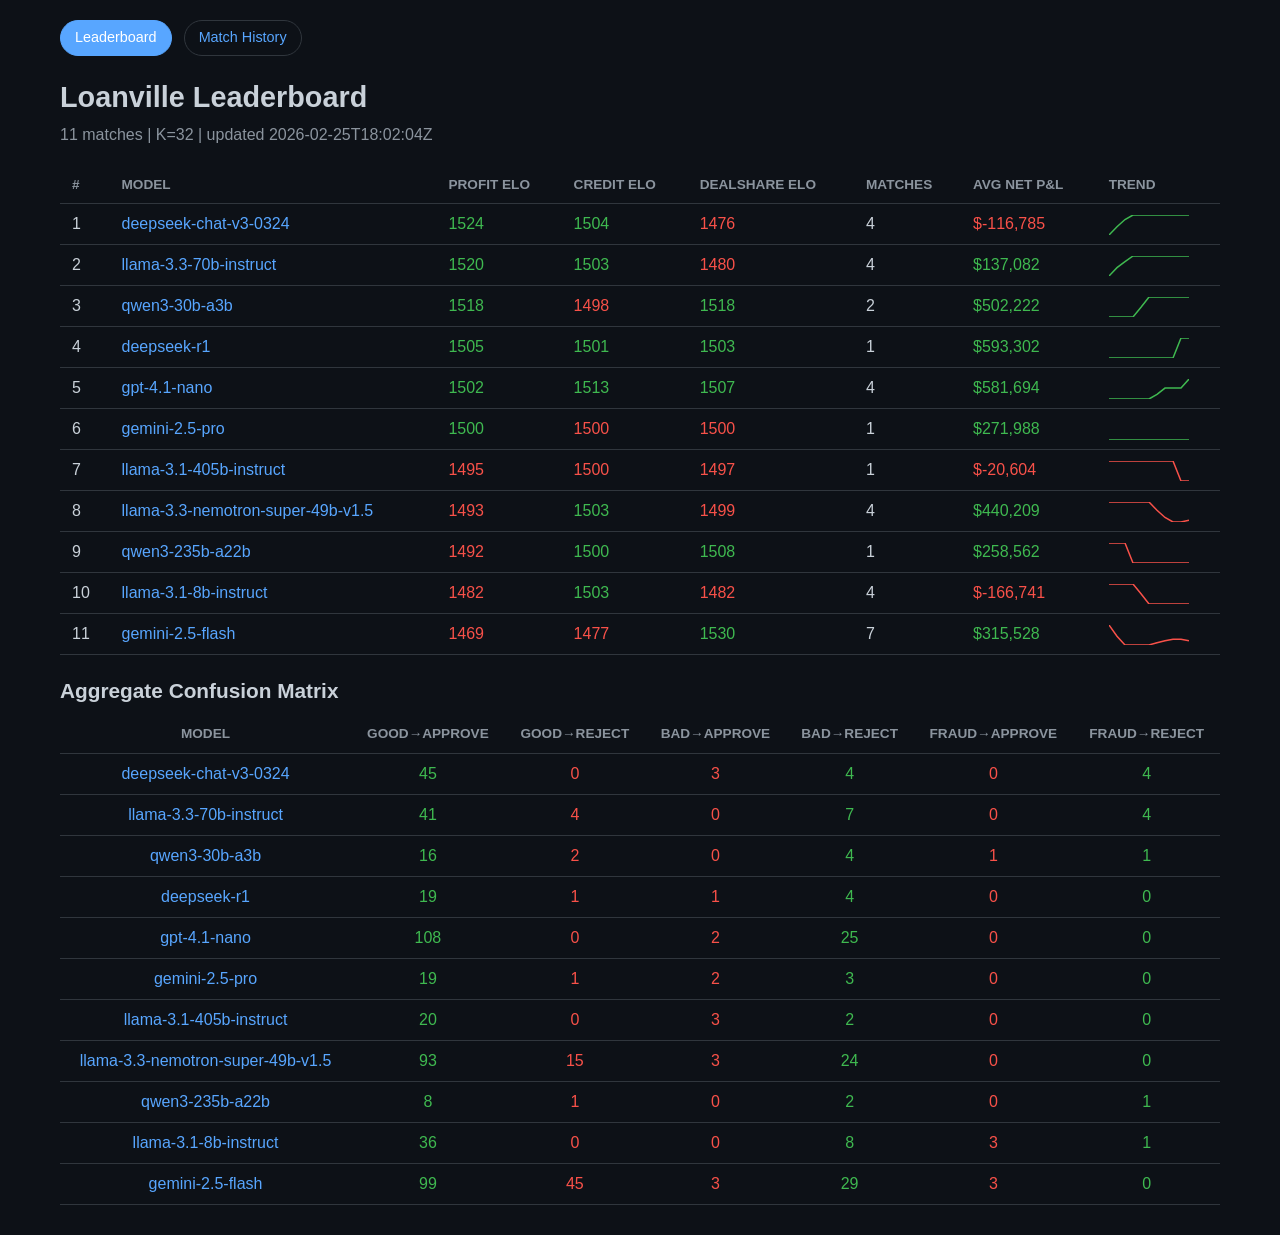
==== commit f4966952: "Fix leaderboard integrity, deterministic Elo replay, and underwriting guardrails" ====
--- a/leaderboard/index.html
+++ b/leaderboard/index.html
@@ -3,996 +3,75 @@
 <head>
 <meta charset="UTF-8">
 <meta name="viewport" content="width=device-width, initial-scale=1.0">
-<title>Loanville — AI Lending Arena</title>
+<title>Loanville Leaderboard</title>
 <style>
-/* ======================================================================
-   LOANVILLE — Truman Show Dome Town UX
-   A 3D half-globe with a stylised miniature town
-   ====================================================================== */
-
-@import url('https://fonts.googleapis.com/css2?family=DM+Sans:ital,opsz,wght@0,9..40,300;0,9..40,400;0,9..40,500;0,9..40,600;0,9..40,700;1,9..40,400&family=DM+Mono:wght@400;500&display=swap');
-
-:root {
-  /* Town palette — warm, pastel, Truman Show */
-  --sky-top: #7ec8e3;
-  --sky-mid: #b8dff0;
-  --sky-bottom: #f0e6d3;
-  --grass: #7cb342;
-  --grass-dark: #558b2f;
-  --road: #90a4ae;
-  --road-line: #fdd835;
-  --dome-glass: rgba(200, 230, 255, 0.12);
-  --dome-edge: rgba(120, 180, 220, 0.35);
-  --dome-shine: rgba(255, 255, 255, 0.18);
-
-  /* Dashboard palette */
-  --bg: #f5f0e8;
-  --bg-alt: #ede7db;
-  --surface: #ffffff;
-  --surface-hover: #fafaf5;
-  --border: #ddd5c8;
-  --border-light: #ece5d8;
-  --text: #2d2a24;
-  --text-secondary: #6b6560;
-  --text-muted: #9e9688;
-  --accent: #2563eb;
-  --accent-light: #dbeafe;
-  --green: #16a34a;
-  --green-bg: #dcfce7;
-  --red: #dc2626;
-  --red-bg: #fee2e2;
-  --gold: #ca8a04;
-  --gold-bg: #fef9c3;
-  --purple: #7c3aed;
-  --purple-bg: #ede9fe;
-  --orange: #ea580c;
-  --orange-bg: #fff7ed;
-  --teal: #0d9488;
-
-  /* Building palette */
-  --bldg-1: #e57373;
-  --bldg-2: #64b5f6;
-  --bldg-3: #81c784;
-  --bldg-4: #ffb74d;
-  --bldg-5: #ba68c8;
-  --bldg-6: #4dd0e1;
-
-  --font: 'DM Sans', -apple-system, BlinkMacSystemFont, 'Segoe UI', sans-serif;
-  --mono: 'DM Mono', 'SF Mono', Consolas, monospace;
-
-  --shadow-sm: 0 1px 2px rgba(0,0,0,0.06);
-  --shadow-md: 0 4px 12px rgba(0,0,0,0.08);
-  --shadow-lg: 0 8px 30px rgba(0,0,0,0.12);
-  --shadow-xl: 0 20px 60px rgba(0,0,0,0.15);
-  --radius: 12px;
-  --radius-sm: 8px;
-}
-
-* { box-sizing: border-box; margin: 0; padding: 0; }
-
-body {
-  font-family: var(--font);
-  background: var(--bg);
-  color: var(--text);
-  line-height: 1.6;
-  overflow-x: hidden;
-  -webkit-font-smoothing: antialiased;
-}
-
-/* ======================================================================
-   DOME + TOWN HERO
-   ====================================================================== */
-
-.dome-wrapper {
-  position: relative;
-  width: 100%;
-  max-width: 1100px;
-  margin: 0 auto;
-  padding: 32px 20px 0;
-}
-
-.dome-container {
-  position: relative;
-  width: 100%;
-  aspect-ratio: 2.2 / 1;
-  max-height: 480px;
-  overflow: hidden;
-  border-radius: 50% 50% 4px 4px / 80% 80% 0 0;
-  cursor: default;
-}
-
-/* Sky gradient */
-.dome-sky {
-  position: absolute;
-  inset: 0;
-  background: linear-gradient(
-    180deg,
-    var(--sky-top) 0%,
-    var(--sky-mid) 45%,
-    var(--sky-bottom) 100%
-  );
-}
-
-/* Animated clouds */
-.cloud {
-  position: absolute;
-  background: rgba(255, 255, 255, 0.85);
-  border-radius: 50px;
-  animation: drift linear infinite;
-}
-.cloud::before, .cloud::after {
-  content: '';
-  position: absolute;
-  background: rgba(255, 255, 255, 0.85);
-  border-radius: 50%;
-}
-.cloud-1 { width: 90px; height: 28px; top: 12%; left: -100px; animation-duration: 45s; }
-.cloud-1::before { width: 40px; height: 40px; top: -18px; left: 18px; }
-.cloud-1::after { width: 30px; height: 30px; top: -12px; left: 50px; }
-.cloud-2 { width: 70px; height: 22px; top: 22%; left: -80px; animation-duration: 60s; animation-delay: -20s; opacity: 0.7; }
-.cloud-2::before { width: 32px; height: 32px; top: -14px; left: 14px; }
-.cloud-2::after { width: 24px; height: 24px; top: -10px; left: 38px; }
-.cloud-3 { width: 110px; height: 32px; top: 8%; left: -120px; animation-duration: 55s; animation-delay: -10s; opacity: 0.6; }
-.cloud-3::before { width: 48px; height: 48px; top: -22px; left: 22px; }
-.cloud-3::after { width: 36px; height: 36px; top: -16px; left: 60px; }
-.cloud-4 { width: 60px; height: 20px; top: 18%; left: -60px; animation-duration: 50s; animation-delay: -35s; opacity: 0.5; }
-.cloud-4::before { width: 28px; height: 28px; top: -12px; left: 12px; }
-.cloud-4::after { width: 20px; height: 20px; top: -8px; left: 32px; }
-
-@keyframes drift {
-  from { transform: translateX(0); }
-  to { transform: translateX(calc(1100px + 200px)); }
-}
-
-/* Sun */
-.sun {
-  position: absolute;
-  top: 6%;
-  right: 18%;
-  width: 50px;
-  height: 50px;
-  background: radial-gradient(circle, #fff7b2 0%, #ffd54f 40%, rgba(255,213,79,0) 70%);
-  border-radius: 50%;
-  animation: sun-pulse 4s ease-in-out infinite;
-}
-@keyframes sun-pulse {
-  0%, 100% { transform: scale(1); opacity: 0.9; }
-  50% { transform: scale(1.08); opacity: 1; }
-}
-
-/* Ground */
-.ground {
-  position: absolute;
-  bottom: 0;
-  left: 0;
-  right: 0;
-  height: 38%;
-  background: linear-gradient(180deg, var(--grass) 0%, var(--grass-dark) 100%);
-}
-
-/* Road */
-.road {
-  position: absolute;
-  bottom: 0;
-  left: 0;
-  right: 0;
-  height: 14%;
-  background: var(--road);
-  z-index: 2;
-}
-.road::before {
-  content: '';
-  position: absolute;
-  top: 48%;
-  left: 5%;
-  right: 5%;
-  height: 3px;
-  background: repeating-linear-gradient(
-    90deg,
-    var(--road-line) 0px,
-    var(--road-line) 20px,
-    transparent 20px,
-    transparent 35px
-  );
-  opacity: 0.7;
-}
-
-/* Lamp posts */
-.lamp-post {
-  position: absolute;
-  bottom: 14%;
-  width: 4px;
-  height: 42px;
-  background: #546e7a;
-  z-index: 3;
-}
-.lamp-post::before {
-  content: '';
-  position: absolute;
-  top: -4px;
-  left: -6px;
-  width: 16px;
-  height: 8px;
-  background: #78909c;
-  border-radius: 4px 4px 0 0;
-}
-.lamp-post::after {
-  content: '';
-  position: absolute;
-  top: -2px;
-  left: 1px;
-  width: 6px;
-  height: 6px;
-  background: #fff9c4;
-  border-radius: 50%;
-  box-shadow: 0 0 8px 3px rgba(255,249,196,0.6);
-  animation: lamp-flicker 3s ease-in-out infinite;
-}
-.lamp-1 { left: 12%; }
-.lamp-2 { left: 38%; }
-.lamp-3 { left: 62%; }
-.lamp-4 { left: 88%; }
-@keyframes lamp-flicker {
-  0%, 100% { opacity: 0.7; }
-  50% { opacity: 1; }
-}
-
-/* Trees */
-.tree {
-  position: absolute;
-  z-index: 3;
-}
-.tree-trunk {
-  position: absolute;
-  bottom: 0;
-  left: 50%;
-  transform: translateX(-50%);
-  width: 6px;
-  background: #795548;
-  border-radius: 2px;
-}
-.tree-canopy {
-  position: absolute;
-  bottom: 100%;
-  left: 50%;
-  transform: translateX(-50%);
-  border-radius: 50%;
-  background: #43a047;
-}
-.tree-sm .tree-trunk { height: 12px; }
-.tree-sm .tree-canopy { width: 18px; height: 18px; margin-bottom: -4px; }
-.tree-md .tree-trunk { height: 16px; }
-.tree-md .tree-canopy { width: 24px; height: 24px; margin-bottom: -4px; }
-.tree-lg .tree-trunk { height: 20px; }
-.tree-lg .tree-canopy { width: 30px; height: 30px; margin-bottom: -5px; }
-
-/* ======================================================================
-   BUILDINGS
-   ====================================================================== */
-
-.buildings-row {
-  position: absolute;
-  bottom: 14%;
-  left: 0;
-  right: 0;
-  display: flex;
-  justify-content: center;
-  align-items: flex-end;
-  gap: 2.5%;
-  padding: 0 8%;
-  z-index: 4;
-}
-
-.building {
-  position: relative;
-  display: flex;
-  flex-direction: column;
-  align-items: center;
-  cursor: pointer;
-  transition: transform 0.3s ease, filter 0.3s ease;
-  flex: 1;
-  max-width: 120px;
-}
-.building:hover {
-  transform: translateY(-6px) scale(1.04);
-  filter: brightness(1.08);
-  z-index: 10;
-}
-
-.building-body {
-  position: relative;
-  width: 100%;
-  border-radius: 4px 4px 0 0;
-  overflow: hidden;
-  box-shadow: var(--shadow-md);
-  transition: box-shadow 0.3s ease;
-}
-.building:hover .building-body {
-  box-shadow: var(--shadow-lg);
-}
-
-/* 3D perspective faces */
-.building-front {
-  position: relative;
-  width: 100%;
-  height: 100%;
-  display: flex;
-  flex-direction: column;
-  align-items: center;
-  justify-content: flex-end;
-  padding: 6px 4px;
-}
-
-/* Windows */
-.building-windows {
-  display: grid;
-  grid-template-columns: repeat(3, 1fr);
-  gap: 3px;
-  padding: 0 6px;
-  width: 100%;
-  flex: 1;
-  align-content: start;
-  padding-top: 8px;
-}
-.window {
-  aspect-ratio: 1 / 1.2;
-  background: rgba(255,255,255,0.3);
-  border-radius: 1px;
-  position: relative;
-}
-.window.lit {
-  background: #fff9c4;
-  box-shadow: 0 0 4px rgba(255,249,196,0.5);
-  animation: window-glow 4s ease-in-out infinite;
-}
-@keyframes window-glow {
-  0%, 100% { opacity: 0.6; }
-  50% { opacity: 1; }
-}
-
-/* Building door */
-.building-door {
-  width: 40%;
-  height: 16px;
-  background: rgba(0,0,0,0.25);
-  border-radius: 3px 3px 0 0;
-  margin-top: 4px;
-}
-
-/* Building label */
-.building-label {
-  position: absolute;
-  bottom: -28px;
-  left: 50%;
-  transform: translateX(-50%);
-  white-space: nowrap;
-  font-size: 10px;
-  font-weight: 600;
-  color: var(--text);
-  text-shadow: 0 1px 2px rgba(255,255,255,0.8);
-  opacity: 0;
-  transition: opacity 0.3s;
-  pointer-events: none;
-  background: rgba(255,255,255,0.85);
-  padding: 2px 6px;
-  border-radius: 4px;
-  z-index: 20;
-}
-.building:hover .building-label {
-  opacity: 1;
-}
-
-/* Building sign (Elo) */
-.building-sign {
-  position: absolute;
-  top: -18px;
-  left: 50%;
-  transform: translateX(-50%);
-  background: white;
-  padding: 1px 6px;
-  border-radius: 3px;
-  font-size: 10px;
-  font-weight: 700;
-  box-shadow: var(--shadow-sm);
-  white-space: nowrap;
-  z-index: 5;
-}
-
-/* Winner crown */
-.building-crown {
-  position: absolute;
-  top: -32px;
-  left: 50%;
-  transform: translateX(-50%);
-  font-size: 18px;
-  animation: crown-bob 2s ease-in-out infinite;
-  z-index: 5;
-}
-@keyframes crown-bob {
-  0%, 100% { transform: translateX(-50%) translateY(0); }
-  50% { transform: translateX(-50%) translateY(-4px); }
-}
-
-/* Roof */
-.building-roof {
-  width: calc(100% + 8px);
-  height: 10px;
-  background: inherit;
-  filter: brightness(0.85);
-  margin-bottom: -1px;
-  border-radius: 2px 2px 0 0;
-  box-shadow: 0 -2px 4px rgba(0,0,0,0.1);
-}
-
-/* ======================================================================
-   DOME GLASS OVERLAY
-   ====================================================================== */
-
-.dome-glass {
-  position: absolute;
-  inset: 0;
-  border-radius: 50% 50% 4px 4px / 80% 80% 0 0;
-  background: radial-gradient(
-    ellipse 100% 100% at 50% 100%,
-    transparent 0%,
-    var(--dome-glass) 60%,
-    var(--dome-edge) 95%,
-    rgba(120, 180, 220, 0.5) 100%
-  );
-  pointer-events: none;
-  z-index: 15;
-}
-
-.dome-glass::before {
-  content: '';
-  position: absolute;
-  top: 5%;
-  left: 15%;
-  width: 30%;
-  height: 20%;
-  background: radial-gradient(ellipse, var(--dome-shine), transparent);
-  border-radius: 50%;
-  transform: rotate(-15deg);
-}
-
-/* Dome grid lines */
-.dome-grid {
-  position: absolute;
-  inset: 0;
-  border-radius: 50% 50% 4px 4px / 80% 80% 0 0;
-  overflow: hidden;
-  pointer-events: none;
-  z-index: 14;
-  opacity: 0.12;
-}
-.dome-grid-line {
-  position: absolute;
-  background: rgba(100, 160, 200, 0.5);
-}
-.dome-grid-h {
-  left: 0; right: 0; height: 1px;
-}
-.dome-grid-v {
-  top: 0; bottom: 0; width: 1px;
-}
-
-/* Town title */
-.town-title {
-  position: absolute;
-  top: 42%;
-  left: 50%;
-  transform: translate(-50%, -50%);
-  text-align: center;
-  z-index: 16;
-  pointer-events: none;
-}
-.town-title h1 {
-  font-size: clamp(28px, 5vw, 56px);
-  font-weight: 700;
-  color: #fff;
-  text-shadow:
-    0 2px 12px rgba(0,0,0,0.15),
-    0 0 40px rgba(126,200,227,0.3);
-  letter-spacing: 0.04em;
-  line-height: 1.1;
-}
-.town-title .subtitle {
-  font-size: clamp(11px, 1.8vw, 16px);
-  color: rgba(255,255,255,0.85);
-  margin-top: 6px;
-  font-weight: 400;
-  text-shadow: 0 1px 8px rgba(0,0,0,0.15);
-}
-
-/* ======================================================================
-   NAVIGATION
-   ====================================================================== */
-
-.nav-bar {
-  max-width: 1100px;
-  margin: 0 auto;
-  padding: 16px 20px;
-  display: flex;
-  align-items: center;
-  gap: 8px;
-  flex-wrap: wrap;
-}
-
-.nav-pill {
-  display: inline-flex;
-  align-items: center;
-  gap: 6px;
-  padding: 8px 16px;
-  border-radius: 20px;
-  border: 1.5px solid var(--border);
-  background: var(--surface);
-  color: var(--text-secondary);
-  font-size: 13px;
-  font-weight: 500;
-  cursor: pointer;
-  transition: all 0.2s;
-  text-decoration: none;
-}
-.nav-pill:hover {
-  border-color: var(--accent);
-  color: var(--accent);
-  background: var(--accent-light);
-}
-.nav-pill.active {
-  background: var(--accent);
-  color: #fff;
-  border-color: var(--accent);
-}
-.nav-pill svg {
-  width: 14px;
-  height: 14px;
-}
-
-.nav-back {
-  display: inline-flex;
-  align-items: center;
-  gap: 4px;
-  color: var(--text-secondary);
-  font-size: 13px;
-  cursor: pointer;
-  padding: 6px 12px;
-  border-radius: 8px;
-  transition: all 0.2s;
-  text-decoration: none;
-}
-.nav-back:hover {
-  color: var(--accent);
-  background: var(--accent-light);
-}
-
-/* ======================================================================
-   DASHBOARD CONTENT
-   ====================================================================== */
-
-.content {
-  max-width: 1100px;
-  margin: 0 auto;
-  padding: 0 20px 60px;
-}
-
-.section-title {
-  font-size: 18px;
-  font-weight: 600;
-  color: var(--text);
-  margin: 28px 0 12px;
-  display: flex;
-  align-items: center;
-  gap: 8px;
-}
-.section-title svg {
-  width: 18px;
-  height: 18px;
-  color: var(--text-muted);
-}
-
-/* Cards */
-.card {
-  background: var(--surface);
-  border: 1px solid var(--border-light);
-  border-radius: var(--radius);
-  padding: 20px;
-  box-shadow: var(--shadow-sm);
-  transition: box-shadow 0.2s, transform 0.2s;
-}
-.card:hover {
-  box-shadow: var(--shadow-md);
-}
-.card-header {
-  font-size: 13px;
-  font-weight: 500;
-  color: var(--text-muted);
-  text-transform: uppercase;
-  letter-spacing: 0.05em;
-  margin-bottom: 6px;
-}
-
-/* Stats grid */
-.stats-grid {
-  display: grid;
-  grid-template-columns: repeat(auto-fit, minmax(200px, 1fr));
-  gap: 12px;
-  margin: 12px 0;
-}
-.stat-card {
-  background: var(--surface);
-  border: 1px solid var(--border-light);
-  border-radius: var(--radius-sm);
-  padding: 16px;
-  text-align: center;
-}
-.stat-value {
-  font-size: 28px;
-  font-weight: 700;
-  line-height: 1.2;
-}
-.stat-label {
-  font-size: 12px;
-  color: var(--text-muted);
-  margin-top: 2px;
-  font-weight: 500;
-  text-transform: uppercase;
-  letter-spacing: 0.03em;
-}
-.stat-trend {
-  display: inline-flex;
-  align-items: center;
-  gap: 2px;
-  font-size: 11px;
-  font-weight: 600;
-  margin-top: 4px;
-  padding: 2px 6px;
-  border-radius: 4px;
-}
-
-/* ======================================================================
-   LEADERBOARD TABLE
-   ====================================================================== */
-
-.lb-table-wrap {
-  background: var(--surface);
-  border: 1px solid var(--border-light);
-  border-radius: var(--radius);
-  overflow: hidden;
-  box-shadow: var(--shadow-sm);
-}
-table {
-  width: 100%;
-  border-collapse: collapse;
-}
-th {
-  font-size: 11px;
-  font-weight: 600;
-  color: var(--text-muted);
-  text-transform: uppercase;
-  letter-spacing: 0.05em;
-  padding: 12px 14px;
-  text-align: left;
-  border-bottom: 2px solid var(--border-light);
-  background: var(--bg-alt);
-  white-space: nowrap;
-}
-td {
-  padding: 12px 14px;
-  font-size: 14px;
-  border-bottom: 1px solid var(--border-light);
-  vertical-align: middle;
-}
-tr:last-child td { border-bottom: none; }
-tr:hover td { background: var(--surface-hover); }
-.tr-clickable { cursor: pointer; }
-
-/* Rank badges */
-.rank-badge {
-  display: inline-flex;
-  align-items: center;
-  justify-content: center;
-  width: 26px;
-  height: 26px;
-  border-radius: 50%;
-  font-size: 12px;
-  font-weight: 700;
-}
-.rank-1 { background: linear-gradient(135deg, #ffd54f, #ffb300); color: #5d4037; }
-.rank-2 { background: linear-gradient(135deg, #e0e0e0, #bdbdbd); color: #424242; }
-.rank-3 { background: linear-gradient(135deg, #ffab91, #e65100); color: #fff; }
-.rank-other { background: var(--bg-alt); color: var(--text-muted); }
-
-/* Model name cell */
-.model-name {
-  display: flex;
-  align-items: center;
-  gap: 10px;
-}
-.model-icon {
-  width: 32px;
-  height: 32px;
-  border-radius: 8px;
-  display: flex;
-  align-items: center;
-  justify-content: center;
-  font-size: 14px;
-  font-weight: 700;
-  color: #fff;
-  flex-shrink: 0;
-}
-.model-name-text {
-  font-weight: 600;
-  color: var(--accent);
-  cursor: pointer;
-}
-.model-name-text:hover {
-  text-decoration: underline;
-}
-.model-id-text {
-  font-size: 11px;
-  color: var(--text-muted);
-  font-family: var(--mono);
-}
-
-/* Elo cells */
-.elo-cell {
-  font-weight: 600;
-  font-family: var(--mono);
-  font-size: 14px;
-}
-.elo-up { color: var(--green); }
-.elo-down { color: var(--red); }
-.elo-neutral { color: var(--text-secondary); }
-
-/* Sparkline */
-.sparkline-cell { vertical-align: middle; }
-.sparkline { display: inline-block; vertical-align: middle; }
-
-/* Badges */
-.badge {
-  display: inline-flex;
-  align-items: center;
-  gap: 3px;
-  padding: 3px 8px;
-  border-radius: 6px;
-  font-size: 11px;
-  font-weight: 600;
-  white-space: nowrap;
-}
-.badge-good { background: var(--green-bg); color: var(--green); }
-.badge-bad { background: var(--red-bg); color: var(--red); }
-.badge-fraud { background: var(--gold-bg); color: var(--gold); }
-.badge-won { background: var(--green-bg); color: var(--green); }
-.badge-lost { background: var(--bg-alt); color: var(--text-muted); }
-.badge-declined { background: var(--bg-alt); color: var(--text-muted); }
-.badge-winner { background: var(--gold-bg); color: var(--gold); }
-
-/* ======================================================================
-   CONFUSION MATRIX
-   ====================================================================== */
-
-.cm-grid {
-  display: grid;
-  grid-template-columns: repeat(auto-fit, minmax(280px, 1fr));
-  gap: 12px;
-  margin: 12px 0;
-}
-.cm-card {
-  background: var(--surface);
-  border: 1px solid var(--border-light);
-  border-radius: var(--radius-sm);
-  padding: 16px;
-}
-.cm-card h3 {
-  font-size: 14px;
-  font-weight: 600;
-  margin-bottom: 10px;
-}
-.cm-table { width: 100%; }
-.cm-table th, .cm-table td {
-  text-align: center;
-  padding: 8px;
-  font-size: 13px;
-}
-.cm-cell-good { background: rgba(22,163,74,0.08); }
-.cm-cell-bad { background: rgba(220,38,38,0.08); }
-
-/* ======================================================================
-   MATCH DETAIL
-   ====================================================================== */
-
-.match-cards-grid {
-  display: grid;
-  grid-template-columns: repeat(auto-fit, minmax(280px, 1fr));
-  gap: 12px;
-  margin: 12px 0;
-}
-
-.match-model-card {
-  background: var(--surface);
-  border: 1px solid var(--border-light);
-  border-radius: var(--radius);
-  padding: 18px;
-  position: relative;
-  transition: all 0.2s;
-}
-.match-model-card.winner-card {
-  border-color: var(--gold);
-  box-shadow: 0 0 0 1px var(--gold), var(--shadow-md);
-}
-.match-model-card .card-title {
-  font-size: 16px;
-  font-weight: 600;
-  display: flex;
-  align-items: center;
-  gap: 8px;
-}
-.match-metric {
-  display: flex;
-  justify-content: space-between;
-  padding: 5px 0;
-  font-size: 13px;
-  border-bottom: 1px solid var(--border-light);
-}
-.match-metric:last-child { border-bottom: none; }
-.match-metric-label { color: var(--text-secondary); }
-.match-metric-value { font-weight: 600; font-family: var(--mono); }
-
-/* Borrower decision table */
-.decision-table-wrap {
-  overflow-x: auto;
-  border-radius: var(--radius);
-  border: 1px solid var(--border-light);
-  background: var(--surface);
-  box-shadow: var(--shadow-sm);
-}
-.decision-table th {
-  position: sticky;
-  top: 0;
-  z-index: 2;
-}
-.cell-correct { background: rgba(22,163,74,0.06); }
-.cell-incorrect { background: rgba(220,38,38,0.06); }
-.cell-winner { font-weight: 600; color: var(--gold); }
-
-/* ======================================================================
-   ELO CHART
-   ====================================================================== */
-
-.chart-wrap {
-  background: var(--surface);
-  border: 1px solid var(--border-light);
-  border-radius: var(--radius);
-  padding: 20px;
-  box-shadow: var(--shadow-sm);
-}
-
-/* ======================================================================
-   RESPONSIVE
-   ====================================================================== */
-
-@media (max-width: 768px) {
-  .dome-container { aspect-ratio: 1.8 / 1; }
-  .buildings-row { padding: 0 4%; gap: 1.5%; }
-  .building-sign { font-size: 8px; padding: 1px 4px; }
-  .stats-grid { grid-template-columns: repeat(2, 1fr); }
-  th, td { padding: 8px 10px; font-size: 12px; }
-  .town-title h1 { font-size: 28px; }
-}
-
-@media (max-width: 480px) {
-  .dome-container { aspect-ratio: 1.5 / 1; }
-  .building-windows { grid-template-columns: repeat(2, 1fr); }
-  .stats-grid { grid-template-columns: 1fr 1fr; }
-}
-
-/* ======================================================================
-   TRANSITIONS
-   ====================================================================== */
-
-.view-enter { animation: fadeInUp 0.35s ease; }
-@keyframes fadeInUp {
-  from { opacity: 0; transform: translateY(12px); }
-  to { opacity: 1; transform: translateY(0); }
-}
-
-/* Loading state */
-#loading {
-  text-align: center;
-  padding: 80px 20px;
-  color: var(--text-muted);
-  font-size: 16px;
-}
-.loading-dots::after {
-  content: '';
-  animation: dots 1.5s steps(4, end) infinite;
-}
-@keyframes dots {
-  0% { content: ''; }
-  25% { content: '.'; }
-  50% { content: '..'; }
-  75% { content: '...'; }
-}
-
-/* Hidden util */
-.hidden { display: none !important; }
-
+  :root {
+    --bg: #0d1117;
+    --surface: #161b22;
+    --border: #30363d;
+    --text: #c9d1d9;
+    --text-muted: #8b949e;
+    --accent: #58a6ff;
+    --green: #3fb950;
+    --red: #f85149;
+    --gold: #d29922;
+    --purple: #bc8cff;
+  }
+  * { box-sizing: border-box; margin: 0; padding: 0; }
+  body {
+    font-family: -apple-system, BlinkMacSystemFont, 'Segoe UI', Helvetica, Arial, sans-serif;
+    background: var(--bg); color: var(--text);
+    line-height: 1.5; padding: 20px;
+    max-width: 1200px; margin: 0 auto;
+  }
+  a { color: var(--accent); text-decoration: none; cursor: pointer; }
+  a:hover { text-decoration: underline; }
+  h1 { font-size: 1.8em; margin-bottom: 4px; }
+  h2 { font-size: 1.3em; margin: 20px 0 10px; color: var(--text); }
+  .subtitle { color: var(--text-muted); margin-bottom: 20px; }
+  table { width: 100%; border-collapse: collapse; margin: 10px 0; }
+  th, td { padding: 8px 12px; text-align: left; border-bottom: 1px solid var(--border); }
+  th { color: var(--text-muted); font-weight: 600; font-size: 0.85em; text-transform: uppercase; }
+  tr:hover { background: rgba(88,166,255,0.04); }
+  .card { background: var(--surface); border: 1px solid var(--border); border-radius: 6px; padding: 16px; margin: 12px 0; }
+  .nav { display: flex; gap: 12px; margin-bottom: 20px; flex-wrap: wrap; }
+  .nav a { padding: 6px 14px; border-radius: 20px; border: 1px solid var(--border); font-size: 0.9em; }
+  .nav a.active { background: var(--accent); color: #fff; border-color: var(--accent); }
+  .num-pos { color: var(--green); }
+  .num-neg { color: var(--red); }
+  .num-gold { color: var(--gold); }
+  .badge { display: inline-block; padding: 2px 8px; border-radius: 10px; font-size: 0.8em; font-weight: 600; }
+  .badge-good { background: rgba(63,185,80,0.15); color: var(--green); }
+  .badge-bad { background: rgba(248,81,73,0.15); color: var(--red); }
+  .badge-fraud { background: rgba(210,153,34,0.15); color: var(--gold); }
+  .badge-won { background: rgba(63,185,80,0.15); color: var(--green); }
+  .badge-lost { background: rgba(139,148,158,0.15); color: var(--text-muted); }
+  .badge-declined { background: rgba(248,81,73,0.1); color: var(--text-muted); }
+  .elo-chart { height: 200px; position: relative; overflow: hidden; }
+  .grid-3 { display: grid; grid-template-columns: repeat(auto-fit, minmax(300px, 1fr)); gap: 12px; }
+  .back { margin-bottom: 16px; font-size: 0.9em; }
+  .correct { background: rgba(63,185,80,0.1); }
+  .incorrect { background: rgba(248,81,73,0.1); }
+  .winner-cell { color: var(--gold); font-weight: 600; }
+  .filter-bar { display: flex; gap: 8px; margin-bottom: 12px; flex-wrap: wrap; align-items: center; }
+  .filter-bar select, .filter-bar input { background: var(--surface); color: var(--text); border: 1px solid var(--border); border-radius: 4px; padding: 4px 8px; font-size: 0.9em; }
+  .sparkline { display: inline-block; vertical-align: middle; }
+  .hidden { display: none; }
+  .cm-table td { text-align: center; min-width: 60px; }
+  .cm-table th { text-align: center; }
+  #loading { text-align: center; padding: 60px; color: var(--text-muted); }
 </style>
 </head>
 <body>
 
-<!-- ====================================================================
-     DOME + TOWN HERO (always visible)
-     ==================================================================== -->
-<div class="dome-wrapper">
-  <div class="dome-container" id="dome">
-    <div class="dome-sky"></div>
-    <div class="sun"></div>
-    <div class="cloud cloud-1"></div>
-    <div class="cloud cloud-2"></div>
-    <div class="cloud cloud-3"></div>
-    <div class="cloud cloud-4"></div>
-
-    <!-- Town title (shown when no data loaded) -->
-    <div class="town-title" id="town-title">
-      <h1>LOANVILLE</h1>
-      <div class="subtitle">AI Lending Arena</div>
-    </div>
-
-    <!-- Ground & road -->
-    <div class="ground"></div>
-    <div class="road"></div>
-
-    <!-- Trees -->
-    <div class="tree tree-md" style="bottom:14%;left:5%">
-      <div class="tree-canopy"></div>
-      <div class="tree-trunk"></div>
-    </div>
-    <div class="tree tree-sm" style="bottom:14%;left:8%">
-      <div class="tree-canopy" style="background:#66bb6a"></div>
-      <div class="tree-trunk"></div>
-    </div>
-    <div class="tree tree-lg" style="bottom:14%;left:93%">
-      <div class="tree-canopy"></div>
-      <div class="tree-trunk"></div>
-    </div>
-    <div class="tree tree-sm" style="bottom:14%;left:96%">
-      <div class="tree-canopy" style="background:#66bb6a"></div>
-      <div class="tree-trunk"></div>
-    </div>
-    <div class="tree tree-md" style="bottom:14%;left:48%">
-      <div class="tree-canopy" style="background:#2e7d32"></div>
-      <div class="tree-trunk"></div>
-    </div>
-
-    <!-- Lamp posts -->
-    <div class="lamp-post lamp-1"></div>
-    <div class="lamp-post lamp-2"></div>
-    <div class="lamp-post lamp-3"></div>
-    <div class="lamp-post lamp-4"></div>
-
-    <!-- Buildings (dynamically populated) -->
-    <div class="buildings-row" id="buildings-row"></div>
-
-    <!-- Dome grid lines -->
-    <div class="dome-grid" id="dome-grid"></div>
-
-    <!-- Dome glass overlay -->
-    <div class="dome-glass"></div>
-  </div>
+<div id="app">
+  <div id="loading">Loading leaderboard data...</div>
 </div>
 
-<!-- ====================================================================
-     APP CONTENT
-     ==================================================================== -->
-<div id="app">
-  <div id="loading">Loading Loanville<span class="loading-dots"></span></div>
-</div>
-
 <script>
-// ===========================================================================
-// STATE
-// ===========================================================================
+// ---------------------------------------------------------------------------
+// State
+// ---------------------------------------------------------------------------
 let leaderboard = null;
 let matchCache = {};
 let currentView = 'leaderboard';
@@ -1001,38 +80,20 @@
 
 const app = document.getElementById('app');
 
-// Building color map
-const BLDG_COLORS = [
-  { bg: '#e57373', dark: '#c62828', light: '#ffcdd2' },
-  { bg: '#64b5f6', dark: '#1565c0', light: '#bbdefb' },
-  { bg: '#81c784', dark: '#2e7d32', light: '#c8e6c9' },
-  { bg: '#ffb74d', dark: '#e65100', light: '#ffe0b2' },
-  { bg: '#ba68c8', dark: '#6a1b9a', light: '#e1bee7' },
-  { bg: '#4dd0e1', dark: '#00838f', light: '#b2ebf2' },
-];
-
-// ===========================================================================
-// DATA LOADING
-// ===========================================================================
+// ---------------------------------------------------------------------------
+// Data loading
+// ---------------------------------------------------------------------------
 async function loadLeaderboard() {
   try {
     const resp = await fetch('leaderboard.json');
     if (!resp.ok) throw new Error(`HTTP ${resp.status}`);
     leaderboard = await resp.json();
-    renderBuildings();
     renderView();
   } catch (e) {
-    app.innerHTML = `<div style="max-width:600px;margin:40px auto;padding:20px">
-      <div class="card" style="text-align:center">
-        <div style="font-size:40px;margin-bottom:12px">🏘️</div>
-        <h2 style="font-size:18px;margin-bottom:8px">No leaderboard data found</h2>
-        <p style="color:var(--text-secondary);font-size:14px">
-          Run a simulation with <code style="background:var(--bg-alt);padding:2px 6px;border-radius:4px;font-family:var(--mono)">--leaderboard</code> to populate Loanville:
-        </p>
-        <code style="display:block;margin-top:12px;padding:12px;background:var(--bg-alt);border-radius:8px;font-family:var(--mono);font-size:13px;color:var(--text-secondary)">
-          ./run_sim.sh --leaderboard --mix realistic
-        </code>
-      </div>
+    app.innerHTML = `<div class="card">
+      <h2>No leaderboard data found</h2>
+      <p>Run a simulation with <code>--leaderboard</code> to generate data:</p>
+      <pre style="margin-top:8px;color:var(--text-muted)">./run_sim.sh --leaderboard --mix realistic</pre>
     </div>`;
   }
 }
@@ -1045,94 +106,19 @@
     const data = await resp.json();
     matchCache[matchId] = data;
     return data;
-  } catch (e) { return null; }
-}
-
-// ===========================================================================
-// DOME GRID
-// ===========================================================================
-function initDomeGrid() {
-  const grid = document.getElementById('dome-grid');
-  // Horizontal arcs (spaced by percentage)
-  [20, 35, 50, 65, 80].forEach(pct => {
-    const l = document.createElement('div');
-    l.className = 'dome-grid-line dome-grid-h';
-    l.style.top = pct + '%';
-    grid.appendChild(l);
-  });
-  // Vertical lines (evenly spaced)
-  [15, 30, 45, 55, 70, 85].forEach(pct => {
-    const l = document.createElement('div');
-    l.className = 'dome-grid-line dome-grid-v';
-    l.style.left = pct + '%';
-    grid.appendChild(l);
-  });
-}
-
-// ===========================================================================
-// BUILDINGS
-// ===========================================================================
-function renderBuildings() {
-  const row = document.getElementById('buildings-row');
-  const title = document.getElementById('town-title');
-  row.innerHTML = '';
-
-  if (!leaderboard) return;
-  const standings = leaderboard.standings;
-  title.querySelector('.subtitle').textContent =
-    `${leaderboard.n_matches} matches played — ${standings.length} AI lenders competing`;
-
-  // Determine height based on profit_elo (scale to 60-140px)
-  const elos = standings.map(s => s.profit_elo);
-  const minElo = Math.min(...elos);
-  const maxElo = Math.max(...elos);
-  const eloRange = maxElo - minElo || 1;
-
-  standings.forEach((s, i) => {
-    const color = BLDG_COLORS[i % BLDG_COLORS.length];
-    const heightPct = (s.profit_elo - minElo) / eloRange;
-    const height = Math.round(60 + heightPct * 80);
-    const isWinner = i === 0;
-
-    // Generate random window lighting pattern
-    const nWindows = Math.max(6, Math.round(height / 12) * 3);
-    let windowsHTML = '';
-    for (let w = 0; w < nWindows; w++) {
-      const lit = Math.random() > 0.45 ? ' lit' : '';
-      windowsHTML += `<div class="window${lit}" style="animation-delay:${(Math.random()*4).toFixed(1)}s"></div>`;
-    }
-
-    const bldg = document.createElement('div');
-    bldg.className = 'building';
-    bldg.onclick = () => navigate('model', s.model_id);
-    bldg.innerHTML = `
-      ${isWinner ? '<div class="building-crown">👑</div>' : ''}
-      <div class="building-sign" style="color:${eloColor(s.profit_elo)}">${Math.round(s.profit_elo)}</div>
-      <div class="building-roof" style="background:${color.dark}"></div>
-      <div class="building-body" style="background:${color.bg};height:${height}px">
-        <div class="building-front">
-          <div class="building-windows">${windowsHTML}</div>
-          <div class="building-door"></div>
-        </div>
-      </div>
-      <div class="building-label">${s.display_name}</div>
-    `;
-    row.appendChild(bldg);
-  });
-}
-
-// ===========================================================================
-// NAVIGATION
-// ===========================================================================
+  } catch (e) {
+    return null;
+  }
+}
+
+// ---------------------------------------------------------------------------
+// Navigation
+// ---------------------------------------------------------------------------
 function navigate(view, param) {
   currentView = view;
   if (view === 'model') currentModel = param;
   if (view === 'match') currentMatch = param;
   renderView();
-  // Scroll to content
-  if (view !== 'leaderboard') {
-    app.scrollIntoView({ behavior: 'smooth', block: 'start' });
-  }
 }
 
 function renderView() {
@@ -1144,164 +130,80 @@
   }
 }
 
-// ===========================================================================
-// HELPERS
-// ===========================================================================
+// ---------------------------------------------------------------------------
+// Helpers
+// ---------------------------------------------------------------------------
 function elo(v) { return Math.round(v); }
 function pct(v) { return v != null ? v.toFixed(1) + '%' : '—'; }
-function dollar(v) {
-  if (v == null) return '—';
-  const abs = Math.abs(v);
-  if (abs >= 1e6) return (v < 0 ? '-' : '') + '$' + (abs / 1e6).toFixed(1) + 'M';
-  if (abs >= 1e3) return (v < 0 ? '-' : '') + '$' + (abs / 1e3).toFixed(0) + 'K';
-  return '$' + Math.round(v).toLocaleString();
-}
-function eloColor(v) {
-  return v >= 1520 ? 'var(--green)' : v >= 1480 ? 'var(--text)' : 'var(--red)';
-}
-function eloClass(v) {
-  return v >= 1520 ? 'elo-up' : v >= 1480 ? 'elo-neutral' : 'elo-down';
-}
-function trendArrow(v) {
-  if (v > 0) return `<span style="color:var(--green)">▲</span>`;
-  if (v < 0) return `<span style="color:var(--red)">▼</span>`;
-  return `<span style="color:var(--text-muted)">—</span>`;
-}
-
-function sparklineSVG(history, key, w = 80, h = 24) {
+function dollar(v) { return v != null ? '$' + Math.round(v).toLocaleString() : '—'; }
+function eloClass(v) { return v >= 1500 ? 'num-pos' : v < 1500 ? 'num-neg' : ''; }
+
+function sparklineSVG(history, key, w = 80, h = 20) {
   if (!history || history.length < 2) return '';
   const vals = history.map(h => h[key]);
-  const min = Math.min(...vals) - 5;
-  const max = Math.max(...vals) + 5;
+  const min = Math.min(...vals);
+  const max = Math.max(...vals);
   const range = max - min || 1;
   const points = vals.map((v, i) =>
-    `${(i / (vals.length - 1)) * w},${h - ((v - min) / range) * (h - 4) - 2}`
+    `${(i / (vals.length - 1)) * w},${h - ((v - min) / range) * h}`
   ).join(' ');
   const last = vals[vals.length - 1];
-  const first = vals[0];
-  const color = last >= first ? 'var(--green)' : 'var(--red)';
-  // Area fill
-  const areaPoints = points + ` ${w},${h} 0,${h}`;
+  const color = last >= 1500 ? 'var(--green)' : 'var(--red)';
   return `<svg class="sparkline" width="${w}" height="${h}" viewBox="0 0 ${w} ${h}">
-    <polygon fill="${color}" fill-opacity="0.1" points="${areaPoints}"/>
-    <polyline fill="none" stroke="${color}" stroke-width="1.5" stroke-linecap="round" stroke-linejoin="round" points="${points}"/>
-    <circle cx="${w}" cy="${h - ((last - min) / range) * (h - 4) - 2}" r="2.5" fill="${color}"/>
+    <polyline fill="none" stroke="${color}" stroke-width="1.5" points="${points}"/>
   </svg>`;
 }
 
-function modelIcon(s, i) {
-  const color = BLDG_COLORS[i % BLDG_COLORS.length];
-  const initial = s.display_name.charAt(0);
-  return `<div class="model-icon" style="background:${color.bg}">${initial}</div>`;
-}
-
 function navHTML(active) {
-  return `<div class="nav-bar">
-    <a class="nav-pill ${active === 'leaderboard' ? 'active' : ''}" onclick="navigate('leaderboard')">
-      <svg viewBox="0 0 24 24" fill="none" stroke="currentColor" stroke-width="2"><path d="M12 2L2 7l10 5 10-5-10-5z"/><path d="M2 17l10 5 10-5"/><path d="M2 12l10 5 10-5"/></svg>
-      Leaderboard
-    </a>
-    <a class="nav-pill ${active === 'history' ? 'active' : ''}" onclick="navigate('history')">
-      <svg viewBox="0 0 24 24" fill="none" stroke="currentColor" stroke-width="2"><circle cx="12" cy="12" r="10"/><polyline points="12 6 12 12 16 14"/></svg>
-      Matches
-    </a>
+  return `<div class="nav">
+    <a class="${active === 'leaderboard' ? 'active' : ''}" onclick="navigate('leaderboard')">Leaderboard</a>
+    <a class="${active === 'history' ? 'active' : ''}" onclick="navigate('history')">Match History</a>
   </div>`;
 }
 
-function findStandingIndex(modelId) {
-  return leaderboard.standings.findIndex(s => s.model_id === modelId);
-}
-
-// ===========================================================================
-// LEADERBOARD VIEW
-// ===========================================================================
+// ---------------------------------------------------------------------------
+// Leaderboard View
+// ---------------------------------------------------------------------------
 function renderLeaderboard() {
   const s = leaderboard.standings;
   const hist = leaderboard.elo_history || {};
 
-  let html = '<div class="view-enter">';
-  html += navHTML('leaderboard');
-  html += '<div class="content">';
-
-  // Overview stats
-  html += `<div class="stats-grid">
-    <div class="stat-card">
-      <div class="stat-value" style="color:var(--accent)">${s.length}</div>
-      <div class="stat-label">AI Lenders</div>
-    </div>
-    <div class="stat-card">
-      <div class="stat-value" style="color:var(--purple)">${leaderboard.n_matches}</div>
-      <div class="stat-label">Matches Played</div>
-    </div>
-    <div class="stat-card">
-      <div class="stat-value" style="color:var(--green)">${elo(s[0].profit_elo)}</div>
-      <div class="stat-label">Top Profit Elo</div>
-    </div>
-    <div class="stat-card">
-      <div class="stat-value" style="color:var(--gold)">K=${leaderboard.config.k}</div>
-      <div class="stat-label">Elo Sensitivity</div>
-    </div>
-  </div>`;
-
-  // Leaderboard table
-  html += `<div class="section-title">
-    <svg viewBox="0 0 24 24" fill="none" stroke="currentColor" stroke-width="2"><path d="M6 9H4.5a2.5 2.5 0 010-5C7 4 6 9 6 9zm12 0h1.5a2.5 2.5 0 000-5C17 4 18 9 18 9zm-9 11l1.5-9h3l1.5 9"/><path d="M6 9h12v2a6 6 0 01-12 0V9z"/></svg>
-    Rankings
-  </div>`;
-  html += '<div class="lb-table-wrap"><table>';
-  html += `<thead><tr>
-    <th style="width:50px">#</th>
-    <th>Model</th>
-    <th>Profit Elo</th>
-    <th>Credit Elo</th>
-    <th>DealShare Elo</th>
-    <th>Matches</th>
-    <th>Avg RAROC</th>
-    <th>Trend</th>
-  </tr></thead><tbody>`;
+  let html = navHTML('leaderboard');
+  html += `<h1>Loanville Leaderboard</h1>`;
+  html += `<div class="subtitle">${leaderboard.n_matches} matches | K=${leaderboard.config.k} | updated ${leaderboard.computed_at}</div>`;
+
+  html += `<table>
+    <thead><tr>
+      <th>#</th><th>Model</th><th>Profit Elo</th><th>Credit Elo</th><th>DealShare Elo</th>
+      <th>Matches</th><th>Avg Net P&L</th><th>Trend</th>
+    </tr></thead><tbody>`;
 
   s.forEach((m, i) => {
     const h = hist[m.model_id] || [];
-    const rankClass = i === 0 ? 'rank-1' : i === 1 ? 'rank-2' : i === 2 ? 'rank-3' : 'rank-other';
-    html += `<tr class="tr-clickable" onclick="navigate('model','${m.model_id}')">
-      <td><span class="rank-badge ${rankClass}">${i + 1}</span></td>
-      <td>
-        <div class="model-name">
-          ${modelIcon(m, i)}
-          <div>
-            <div class="model-name-text">${m.display_name}</div>
-            <div class="model-id-text">${m.model_id}</div>
-          </div>
-        </div>
-      </td>
-      <td class="elo-cell ${eloClass(m.profit_elo)}">${elo(m.profit_elo)}</td>
-      <td class="elo-cell ${eloClass(m.credit_elo)}">${elo(m.credit_elo)}</td>
-      <td class="elo-cell ${eloClass(m.dealshare_elo)}">${elo(m.dealshare_elo)}</td>
+    const avgPnl = m.avg_net_pnl != null ? m.avg_net_pnl : 0;
+    html += `<tr>
+      <td>${i + 1}</td>
+      <td><a onclick="navigate('model','${m.model_id}')">${m.display_name}</a></td>
+      <td class="${eloClass(m.profit_elo)}">${elo(m.profit_elo)}</td>
+      <td class="${eloClass(m.credit_elo)}">${elo(m.credit_elo)}</td>
+      <td class="${eloClass(m.dealshare_elo)}">${elo(m.dealshare_elo)}</td>
       <td>${m.matches_played}</td>
-      <td>
-        <span class="badge ${m.avg_raroc >= 0 ? 'badge-good' : 'badge-bad'}">
-          ${m.avg_raroc >= 0 ? '+' : ''}${m.avg_raroc.toFixed(1)}%
-        </span>
-      </td>
-      <td class="sparkline-cell">${sparklineSVG(h, 'profit_elo')}</td>
+      <td class="${avgPnl >= 0 ? 'num-pos' : 'num-neg'}">${dollar(avgPnl)}</td>
+      <td>${sparklineSVG(h, 'profit_elo')}</td>
     </tr>`;
   });
-  html += '</tbody></table></div>';
+
+  html += '</tbody></table>';
 
   // Confusion matrix summary
-  html += `<div class="section-title">
-    <svg viewBox="0 0 24 24" fill="none" stroke="currentColor" stroke-width="2"><rect x="3" y="3" width="7" height="7"/><rect x="14" y="3" width="7" height="7"/><rect x="3" y="14" width="7" height="7"/><rect x="14" y="14" width="7" height="7"/></svg>
-    Decision Accuracy
-  </div>`;
-  html += '<div class="lb-table-wrap"><table class="cm-table">';
-  html += `<thead><tr>
-    <th>Model</th>
-    <th>Good→Approve</th><th>Good→Reject</th>
-    <th>Bad→Approve</th><th>Bad→Reject</th>
-    <th>Fraud→Approve</th><th>Fraud→Reject</th>
+  html += '<h2>Aggregate Confusion Matrix</h2>';
+  html += `<table class="cm-table"><thead><tr>
+    <th>Model</th><th>Good&rarr;Approve</th><th>Good&rarr;Reject</th>
+    <th>Bad&rarr;Approve</th><th>Bad&rarr;Reject</th>
+    <th>Fraud&rarr;Approve</th><th>Fraud&rarr;Reject</th>
   </tr></thead><tbody>`;
 
-  s.forEach((m, i) => {
+  s.forEach(m => {
     const cm = m.confusion_agg || {};
     const ga = (cm.good || {}).approved || 0;
     const gr = (cm.good || {}).rejected || 0;
@@ -1309,94 +211,64 @@
     const br = (cm.bad || {}).rejected || 0;
     const fa = (cm.fraud || {}).approved || 0;
     const fr = (cm.fraud || {}).rejected || 0;
-    html += `<tr class="tr-clickable" onclick="navigate('model','${m.model_id}')">
-      <td>
-        <div class="model-name">
-          ${modelIcon(m, i)}
-          <span class="model-name-text">${m.display_name}</span>
-        </div>
-      </td>
-      <td class="cm-cell-good" style="text-align:center;font-weight:600;color:var(--green)">${ga}</td>
-      <td class="cm-cell-bad" style="text-align:center;font-weight:600;color:var(--red)">${gr}</td>
-      <td class="cm-cell-bad" style="text-align:center;font-weight:600;color:var(--red)">${ba}</td>
-      <td class="cm-cell-good" style="text-align:center;font-weight:600;color:var(--green)">${br}</td>
-      <td class="cm-cell-bad" style="text-align:center;font-weight:600;color:var(--red)">${fa}</td>
-      <td class="cm-cell-good" style="text-align:center;font-weight:600;color:var(--green)">${fr}</td>
+    html += `<tr>
+      <td><a onclick="navigate('model','${m.model_id}')">${m.display_name}</a></td>
+      <td class="num-pos">${ga}</td><td class="num-neg">${gr}</td>
+      <td class="num-neg">${ba}</td><td class="num-pos">${br}</td>
+      <td class="num-neg">${fa}</td><td class="num-pos">${fr}</td>
     </tr>`;
   });
-  html += '</tbody></table></div>';
-
-  html += '</div></div>'; // close content + view-enter
+  html += '</tbody></table>';
+
   app.innerHTML = html;
 }
 
-// ===========================================================================
-// MODEL DETAIL VIEW
-// ===========================================================================
+// ---------------------------------------------------------------------------
+// Model Detail View
+// ---------------------------------------------------------------------------
 function renderModelDetail() {
   const mid = currentModel;
-  const idx = findStandingIndex(mid);
-  const s = leaderboard.standings[idx];
+  const s = leaderboard.standings.find(s => s.model_id === mid);
   if (!s) { app.innerHTML = '<p>Model not found</p>'; return; }
 
   const hist = (leaderboard.elo_history || {})[mid] || [];
-  const color = BLDG_COLORS[idx % BLDG_COLORS.length];
-
-  let html = '<div class="view-enter">';
-  html += navHTML('');
-  html += '<div class="content">';
-  html += `<a class="nav-back" onclick="navigate('leaderboard')">← Back to leaderboard</a>`;
-
-  // Model header
-  html += `<div style="display:flex;align-items:center;gap:14px;margin:16px 0 20px">
-    <div class="model-icon" style="width:48px;height:48px;font-size:20px;border-radius:12px;background:${color.bg}">${s.display_name.charAt(0)}</div>
-    <div>
-      <h2 style="font-size:22px;font-weight:700;line-height:1.2">${s.display_name}</h2>
-      <div style="font-size:13px;color:var(--text-muted);font-family:var(--mono)">${s.model_id}</div>
+
+  let html = navHTML('');
+  html += `<div class="back"><a onclick="navigate('leaderboard')">&larr; Back to leaderboard</a></div>`;
+  html += `<h1>${s.display_name}</h1>`;
+  html += `<div class="subtitle">${s.model_id} | ${s.matches_played} matches</div>`;
+
+  // Elo summary cards
+  html += `<div class="grid-3">
+    <div class="card">
+      <div style="color:var(--text-muted);font-size:0.85em">Profit Elo</div>
+      <div style="font-size:2em;font-weight:700" class="${eloClass(s.profit_elo)}">${elo(s.profit_elo)}</div>
+      ${sparklineSVG(hist, 'profit_elo', 120, 30)}
     </div>
-    <span class="badge" style="margin-left:auto;font-size:13px">${s.matches_played} matches</span>
+    <div class="card">
+      <div style="color:var(--text-muted);font-size:0.85em">Credit Elo</div>
+      <div style="font-size:2em;font-weight:700" class="${eloClass(s.credit_elo)}">${elo(s.credit_elo)}</div>
+      ${sparklineSVG(hist, 'credit_elo', 120, 30)}
+    </div>
+    <div class="card">
+      <div style="color:var(--text-muted);font-size:0.85em">DealShare Elo</div>
+      <div style="font-size:2em;font-weight:700" class="${eloClass(s.dealshare_elo)}">${elo(s.dealshare_elo)}</div>
+      ${sparklineSVG(hist, 'dealshare_elo', 120, 30)}
+    </div>
   </div>`;
 
-  // Elo cards
-  html += '<div class="stats-grid" style="grid-template-columns:repeat(3,1fr)">';
-  const eloTypes = [
-    { key: 'profit_elo', label: 'Profit Elo', desc: 'Risk-adjusted returns', icon: '💰' },
-    { key: 'credit_elo', label: 'Credit Elo', desc: 'Decision accuracy', icon: '🎯' },
-    { key: 'dealshare_elo', label: 'DealShare Elo', desc: 'Market wins', icon: '🤝' }
-  ];
-  eloTypes.forEach(et => {
-    const val = s[et.key];
-    const h = hist.length >= 2 ? hist : null;
-    const delta = h ? (h[h.length - 1][et.key] - h[h.length - 2][et.key]).toFixed(0) : null;
-    html += `<div class="stat-card">
-      <div style="font-size:20px;margin-bottom:4px">${et.icon}</div>
-      <div class="stat-value ${eloClass(val)}">${elo(val)}</div>
-      <div class="stat-label">${et.label}</div>
-      ${delta ? `<div class="stat-trend" style="background:${delta >= 0 ? 'var(--green-bg)' : 'var(--red-bg)'};color:${delta >= 0 ? 'var(--green)' : 'var(--red)'}">
-        ${delta >= 0 ? '▲' : '▼'} ${Math.abs(delta)}
-      </div>` : ''}
-      <div style="margin-top:8px">${sparklineSVG(hist, et.key, 100, 28)}</div>
-    </div>`;
-  });
-  html += '</div>';
-
-  // Elo history chart
+  // Elo history chart (simple SVG)
   if (hist.length > 1) {
-    html += `<div class="section-title">
-      <svg viewBox="0 0 24 24" fill="none" stroke="currentColor" stroke-width="2"><polyline points="22 12 18 12 15 21 9 3 6 12 2 12"/></svg>
-      Elo Trajectory
-    </div>`;
-    html += '<div class="chart-wrap">' + renderEloChart(hist) + '</div>';
+    html += '<h2>Elo History</h2>';
+    html += '<div class="card">' + renderEloChart(hist) + '</div>';
   }
 
   // Confusion matrix
-  html += `<div class="section-title">
-    <svg viewBox="0 0 24 24" fill="none" stroke="currentColor" stroke-width="2"><rect x="3" y="3" width="7" height="7"/><rect x="14" y="3" width="7" height="7"/><rect x="3" y="14" width="7" height="7"/><rect x="14" y="14" width="7" height="7"/></svg>
-    Confusion Matrix
-  </div>`;
+  html += '<h2>Confusion Matrix</h2>';
   const cm = s.confusion_agg || {};
-  html += '<div class="card"><table class="cm-table" style="text-align:center">';
-  html += `<thead><tr><th></th><th>Approved</th><th>Rejected</th><th>Total</th><th>Accuracy</th></tr></thead><tbody>`;
+  html += `<div class="card"><table class="cm-table">
+    <thead><tr><th></th><th>Approved</th><th>Rejected</th><th>Total</th><th>Accuracy</th></tr></thead>
+    <tbody>`;
   for (const cat of ['good', 'bad', 'fraud']) {
     const a = (cm[cat] || {}).approved || 0;
     const r = (cm[cat] || {}).rejected || 0;
@@ -1404,80 +276,58 @@
     const correct = cat === 'good' ? a : r;
     const acc = total > 0 ? (correct / total * 100).toFixed(0) + '%' : '—';
     html += `<tr>
-      <td><span class="badge badge-${cat}">${cat.charAt(0).toUpperCase() + cat.slice(1)}</span></td>
-      <td class="${cat === 'good' ? 'cm-cell-good' : 'cm-cell-bad'}" style="font-weight:600">${a}</td>
-      <td class="${cat !== 'good' ? 'cm-cell-good' : 'cm-cell-bad'}" style="font-weight:600">${r}</td>
+      <td><span class="badge badge-${cat}">${cat}</span></td>
+      <td class="${cat === 'good' ? 'num-pos' : 'num-neg'}">${a}</td>
+      <td class="${cat !== 'good' ? 'num-pos' : 'num-neg'}">${r}</td>
       <td>${total}</td>
-      <td><strong>${acc}</strong></td>
+      <td>${acc}</td>
     </tr>`;
   }
   html += '</tbody></table></div>';
 
   // Rate analysis
   const ra = s.rate_analysis || {};
-  if (ra.avg_rate_good != null) {
-    html += `<div class="section-title">
-      <svg viewBox="0 0 24 24" fill="none" stroke="currentColor" stroke-width="2"><line x1="12" y1="1" x2="12" y2="23"/><path d="M17 5H9.5a3.5 3.5 0 000 7h5a3.5 3.5 0 010 7H6"/></svg>
-      Pricing Analysis
+  if (ra.avg_rate_good != null || ra.avg_rate_bad != null) {
+    html += '<h2>Rate Analysis</h2>';
+    html += `<div class="card">
+      <table>
+        <tr><td>Avg rate on good borrowers</td><td>${ra.avg_rate_good != null ? ra.avg_rate_good.toFixed(1) + '%' : '—'} (${ra.n_good_offers} offers)</td></tr>
+        <tr><td>Avg rate on bad borrowers</td><td>${ra.avg_rate_bad != null ? ra.avg_rate_bad.toFixed(1) + '%' : '—'} (${ra.n_bad_offers} offers)</td></tr>
+        ${ra.avg_rate_good != null && ra.avg_rate_bad != null ?
+          `<tr><td>Spread (bad - good)</td><td>${(ra.avg_rate_bad - ra.avg_rate_good).toFixed(1)}pp</td></tr>` : ''}
+      </table>
     </div>`;
-    html += `<div class="card">
-      <div class="stats-grid" style="grid-template-columns:repeat(3,1fr)">
-        <div style="text-align:center">
-          <div style="font-size:22px;font-weight:700;color:var(--green)">${(ra.avg_rate_good * 100).toFixed(1)}%</div>
-          <div style="font-size:12px;color:var(--text-muted);margin-top:2px">Avg Rate (Good)</div>
-          <div style="font-size:11px;color:var(--text-muted)">${ra.n_good_offers} offers</div>
-        </div>
-        <div style="text-align:center">
-          <div style="font-size:22px;font-weight:700;color:var(--red)">${ra.avg_rate_bad != null ? (ra.avg_rate_bad * 100).toFixed(1) + '%' : '—'}</div>
-          <div style="font-size:12px;color:var(--text-muted);margin-top:2px">Avg Rate (Bad)</div>
-          <div style="font-size:11px;color:var(--text-muted)">${ra.n_bad_offers} offers</div>
-        </div>
-        <div style="text-align:center">
-          <div style="font-size:22px;font-weight:700;color:var(--purple)">${ra.avg_rate_bad != null ? ((ra.avg_rate_bad - ra.avg_rate_good) * 100).toFixed(1) + 'pp' : '—'}</div>
-          <div style="font-size:12px;color:var(--text-muted);margin-top:2px">Risk Spread</div>
-          <div style="font-size:11px;color:var(--text-muted)">bad − good</div>
-        </div>
-      </div>
-    </div>`;
-  }
-
-  // Match history for this model
-  html += `<div class="section-title">
-    <svg viewBox="0 0 24 24" fill="none" stroke="currentColor" stroke-width="2"><circle cx="12" cy="12" r="10"/><polyline points="12 6 12 12 16 14"/></svg>
-    Match History
-  </div>`;
-  html += '<div class="lb-table-wrap"><table>';
-  html += '<thead><tr><th>#</th><th>Match</th><th>Profit Elo</th><th>Delta</th></tr></thead><tbody>';
+  }
+
+  // Match list for this model
+  html += '<h2>Matches</h2>';
+  const matchIds = leaderboard.match_ids || [];
+  html += '<table><thead><tr><th>#</th><th>Match</th><th>Profit Elo</th><th>Delta</th></tr></thead><tbody>';
   let prev = leaderboard.config.initial_elo;
   hist.forEach((h, i) => {
     const delta = h.profit_elo - prev;
-    html += `<tr class="tr-clickable" onclick="loadAndShowMatch('${h.match_id}')">
+    html += `<tr>
       <td>${i + 1}</td>
-      <td style="font-family:var(--mono);font-size:12px">${h.match_id}</td>
-      <td class="elo-cell ${eloClass(h.profit_elo)}">${elo(h.profit_elo)}</td>
-      <td>
-        <span class="badge ${delta >= 0 ? 'badge-good' : 'badge-bad'}">
-          ${delta >= 0 ? '+' : ''}${delta.toFixed(0)}
-        </span>
-      </td>
+      <td><a onclick="loadAndShowMatch('${h.match_id}')">${h.match_id}</a></td>
+      <td class="${eloClass(h.profit_elo)}">${elo(h.profit_elo)}</td>
+      <td class="${delta >= 0 ? 'num-pos' : 'num-neg'}">${delta >= 0 ? '+' : ''}${delta.toFixed(1)}</td>
     </tr>`;
     prev = h.profit_elo;
   });
-  html += '</tbody></table></div>';
-
-  html += '</div></div>';
+  html += '</tbody></table>';
+
   app.innerHTML = html;
 }
 
 function renderEloChart(hist) {
-  const W = 600, H = 200, PAD = 40;
+  const W = 600, H = 180, PAD = 30;
   const keys = ['profit_elo', 'credit_elo', 'dealshare_elo'];
-  const colors = ['#2563eb', '#16a34a', '#7c3aed'];
+  const colors = ['var(--accent)', 'var(--green)', 'var(--purple)'];
   const labels = ['Profit', 'Credit', 'DealShare'];
 
   const allVals = keys.flatMap(k => hist.map(h => h[k]));
-  const min = Math.min(...allVals) - 15;
-  const max = Math.max(...allVals) + 15;
+  const min = Math.min(...allVals) - 10;
+  const max = Math.max(...allVals) + 10;
   const range = max - min || 1;
 
   const x = i => PAD + (i / (hist.length - 1)) * (W - PAD * 2);
@@ -1485,52 +335,39 @@
 
   let svg = `<svg width="100%" viewBox="0 0 ${W} ${H}" style="max-width:${W}px">`;
 
-  // Background
-  svg += `<rect x="${PAD}" y="${PAD}" width="${W-PAD*2}" height="${H-PAD*2}" fill="var(--bg-alt)" rx="4"/>`;
-
   // Grid lines
-  for (let v = Math.ceil(min / 25) * 25; v <= max; v += 25) {
-    svg += `<line x1="${PAD}" y1="${y(v)}" x2="${W-PAD}" y2="${y(v)}" stroke="var(--border-light)" stroke-width="1"/>`;
-    svg += `<text x="${PAD-6}" y="${y(v)+4}" fill="var(--text-muted)" font-size="10" text-anchor="end" font-family="var(--mono)">${v}</text>`;
-  }
+  for (let v = Math.ceil(min / 50) * 50; v <= max; v += 50) {
+    svg += `<line x1="${PAD}" y1="${y(v)}" x2="${W - PAD}" y2="${y(v)}" stroke="var(--border)" stroke-dasharray="4"/>`;
+    svg += `<text x="${PAD - 4}" y="${y(v) + 4}" fill="var(--text-muted)" font-size="10" text-anchor="end">${v}</text>`;
+  }
+
+  // Lines
+  keys.forEach((k, ki) => {
+    const points = hist.map((h, i) => `${x(i)},${y(h[k])}`).join(' ');
+    svg += `<polyline fill="none" stroke="${colors[ki]}" stroke-width="2" points="${points}"/>`;
+  });
 
   // 1500 baseline
-  if (1500 >= min && 1500 <= max) {
-    svg += `<line x1="${PAD}" y1="${y(1500)}" x2="${W-PAD}" y2="${y(1500)}" stroke="var(--text-muted)" stroke-dasharray="4 4" stroke-width="1" opacity="0.5"/>`;
-    svg += `<text x="${W-PAD+4}" y="${y(1500)+4}" fill="var(--text-muted)" font-size="9" font-family="var(--mono)">1500</text>`;
-  }
-
-  // Area fills + lines
-  keys.forEach((k, ki) => {
-    const pts = hist.map((h, i) => `${x(i)},${y(h[k])}`);
-    // Area
-    svg += `<polygon fill="${colors[ki]}" fill-opacity="0.05" points="${pts.join(' ')} ${x(hist.length-1)},${y(min)} ${x(0)},${y(min)}"/>`;
-    // Line
-    svg += `<polyline fill="none" stroke="${colors[ki]}" stroke-width="2.5" stroke-linecap="round" stroke-linejoin="round" points="${pts.join(' ')}"/>`;
-    // Dots
-    hist.forEach((h, i) => {
-      svg += `<circle cx="${x(i)}" cy="${y(h[k])}" r="3" fill="${colors[ki]}" stroke="white" stroke-width="1.5"/>`;
-    });
-  });
+  svg += `<line x1="${PAD}" y1="${y(1500)}" x2="${W - PAD}" y2="${y(1500)}" stroke="var(--text-muted)" stroke-dasharray="2" stroke-width="0.5"/>`;
 
   // Legend
   keys.forEach((k, ki) => {
-    const lx = PAD + 10 + ki * 100;
-    svg += `<rect x="${lx}" y="${H-16}" width="14" height="4" rx="2" fill="${colors[ki]}"/>`;
-    svg += `<text x="${lx+18}" y="${H-11}" fill="var(--text-secondary)" font-size="11" font-weight="500">${labels[ki]}</text>`;
+    const lx = PAD + ki * 100;
+    svg += `<rect x="${lx}" y="${H - 12}" width="12" height="3" fill="${colors[ki]}"/>`;
+    svg += `<text x="${lx + 16}" y="${H - 8}" fill="var(--text-muted)" font-size="10">${labels[ki]}</text>`;
   });
 
   svg += '</svg>';
   return svg;
 }
 
-// ===========================================================================
-// MATCH DETAIL VIEW
-// ===========================================================================
+// ---------------------------------------------------------------------------
+// Match Detail View
+// ---------------------------------------------------------------------------
 async function loadAndShowMatch(matchId) {
   const match = await loadMatch(matchId);
   if (!match) {
-    // Show inline message instead of alert
+    alert('Could not load match: ' + matchId);
     return;
   }
   currentMatch = match;
@@ -1548,91 +385,73 @@
 }
 
 function renderMatchDetailFromData(match) {
-  let html = '<div class="view-enter">';
-  html += navHTML('');
-  html += '<div class="content">';
-  html += `<a class="nav-back" onclick="navigate('leaderboard')">← Back to leaderboard</a>`;
-
-  html += `<h2 style="font-size:20px;font-weight:700;margin:16px 0 4px">Match: ${match.match_id}</h2>`;
-  html += `<div style="font-size:13px;color:var(--text-muted);margin-bottom:20px">${match.timestamp_utc || ''} · Mix: ${match.mix} · ${match.n_borrowers} borrowers</div>`;
+  let html = navHTML('');
+  html += `<div class="back"><a onclick="navigate('leaderboard')">&larr; Back to leaderboard</a></div>`;
+  html += `<h1>Match: ${match.match_id}</h1>`;
+  html += `<div class="subtitle">${match.timestamp_utc} | Mix: ${match.mix} | ${match.n_borrowers} borrowers</div>`;
 
   // Model summary cards
+  html += '<div class="grid-3">';
   const results = match.results || [];
   const sortedResults = [...results].sort((a, b) => (b.raroc_score || 0) - (a.raroc_score || 0));
 
-  html += '<div class="match-cards-grid">';
   sortedResults.forEach((r, i) => {
     const isWinner = i === 0;
     const cm = r.confusion_matrix || {};
     const fraudsA = (cm.fraud || {}).approved || 0;
-    const globalIdx = findStandingIndex(r.model_id);
-    const color = globalIdx >= 0 ? BLDG_COLORS[globalIdx % BLDG_COLORS.length] : BLDG_COLORS[i % BLDG_COLORS.length];
-
-    html += `<div class="match-model-card ${isWinner ? 'winner-card' : ''}">
-      <div class="card-title">
-        <div class="model-icon" style="width:28px;height:28px;font-size:12px;border-radius:6px;background:${color.bg}">${(r.display_name || r.model_id.split('/').pop()).charAt(0)}</div>
-        <span>${r.display_name || r.model_id.split('/').pop()}</span>
-        ${isWinner ? '<span class="badge badge-winner">Winner</span>' : ''}
+    html += `<div class="card" style="${isWinner ? 'border-color:var(--gold)' : ''}">
+      <div style="display:flex;justify-content:space-between;align-items:center">
+        <strong>${r.model_id.split('/').pop()}</strong>
+        ${isWinner ? '<span class="badge" style="background:rgba(210,153,34,0.2);color:var(--gold)">Winner</span>' : ''}
       </div>
-      <div style="margin-top:12px">
-        <div class="match-metric">
-          <span class="match-metric-label">RAROC</span>
-          <span class="match-metric-value ${r.raroc_score >= 0 ? 'elo-up' : 'elo-down'}">${r.raroc_score >= 0 ? '+' : ''}${(r.raroc_score || 0).toFixed(1)}%</span>
-        </div>
-        <div class="match-metric">
-          <span class="match-metric-label">Deals Won</span>
-          <span class="match-metric-value">${r.deals_won}</span>
-        </div>
-        <div class="match-metric">
-          <span class="match-metric-label">Deployed</span>
-          <span class="match-metric-value">${dollar(r.deployed)}</span>
-        </div>
-        <div class="match-metric">
-          <span class="match-metric-label">Net P&L</span>
-          <span class="match-metric-value ${r.net_pnl >= 0 ? 'elo-up' : 'elo-down'}">${dollar(r.net_pnl)}</span>
-        </div>
-        <div class="match-metric">
-          <span class="match-metric-label">Defaults</span>
-          <span class="match-metric-value">${r.defaults || 0}</span>
-        </div>
-        <div class="match-metric">
-          <span class="match-metric-label">Frauds Funded</span>
-          <span class="match-metric-value" style="${fraudsA > 0 ? 'color:var(--red)' : ''}">${r.frauds_funded || fraudsA}</span>
-        </div>
-      </div>
+      <div style="color:var(--text-muted);font-size:0.8em;margin:4px 0">${r.model_id}</div>
+      <table style="font-size:0.9em">
+        <tr><td>RAROC</td><td class="${r.raroc_score >= 0 ? 'num-pos' : 'num-neg'}">${r.raroc_score >= 0 ? '+' : ''}${(r.raroc_score || 0).toFixed(2)}%</td></tr>
+        <tr><td>Deals Won</td><td>${r.deals_won}</td></tr>
+        <tr><td>Deals Rejected</td><td>${r.deals_rejected}</td></tr>
+        <tr><td>Deployed</td><td>${dollar(r.deployed)}</td></tr>
+        <tr><td>Net P&L</td><td class="${r.net_pnl >= 0 ? 'num-pos' : 'num-neg'}">${dollar(r.net_pnl)}</td></tr>
+        <tr><td>Frauds Funded</td><td class="${fraudsA > 0 ? 'num-neg' : ''}">${r.frauds_funded || 0}</td></tr>
+        <tr><td>Defaults</td><td>${r.defaults || 0}</td></tr>
+      </table>
     </div>`;
   });
   html += '</div>';
 
-  // Borrower-by-borrower decisions
-  html += `<div class="section-title">
-    <svg viewBox="0 0 24 24" fill="none" stroke="currentColor" stroke-width="2"><path d="M16 21v-2a4 4 0 00-4-4H6a4 4 0 00-4-4v2"/><circle cx="9" cy="7" r="4"/><path d="M22 21v-2a4 4 0 00-3-3.87"/><path d="M16 3.13a4 4 0 010 7.75"/></svg>
-    Borrower-by-Borrower Decisions
-  </div>`;
-
+  // Borrower-by-borrower table
+  html += '<h2>Borrower-by-Borrower Decisions</h2>';
+
+  // Collect all borrower IDs
   const borrowerIds = new Set();
   results.forEach(r => {
     Object.keys(r.per_borrower || {}).forEach(bid => borrowerIds.add(bid));
   });
   const bids = [...borrowerIds].sort();
 
-  html += '<div class="decision-table-wrap"><table class="decision-table">';
-  html += '<thead><tr><th>Borrower</th><th>Truth</th>';
+  html += '<div style="overflow-x:auto"><table><thead><tr>';
+  html += '<th>Borrower</th><th>Truth</th>';
   results.forEach(r => {
-    html += `<th>${(r.display_name || r.model_id.split('/').pop())}</th>`;
+    const shortName = r.model_id.split('/').pop();
+    html += `<th>${shortName}</th>`;
   });
   html += '<th>Winner</th></tr></thead><tbody>';
 
   bids.forEach(bid => {
     html += '<tr>';
+    // Find ground truth from first result
     const gt = results[0]?.per_borrower?.[bid]?.ground_truth || '?';
-    html += `<td style="font-family:var(--mono);font-size:12px;font-weight:500">${bid}</td>`;
-    html += `<td><span class="badge badge-${gt}">${gt.charAt(0).toUpperCase() + gt.slice(1)}</span></td>`;
+    html += `<td style="font-family:monospace;font-size:0.85em">${bid}</td>`;
+    html += `<td><span class="badge badge-${gt}">${gt}</span></td>`;
 
     let winnerModel = null;
+    let lowestRate = Infinity;
+
+    // Find winner (model that won this borrower)
     results.forEach(r => {
       const bd = r.per_borrower?.[bid];
-      if (bd && bd.decision_state === 'won') winnerModel = r.model_id;
+      if (bd && bd.decision_state === 'won') {
+        winnerModel = r.model_id;
+      }
     });
 
     results.forEach(r => {
@@ -1642,104 +461,98 @@
       const state = bd.decision_state;
       const rate = bd.rate_offered;
       const isWinner = r.model_id === winnerModel;
+
+      // Determine correctness
       const approved = state === 'won' || state === 'lost';
       const correct = (gt === 'good' && approved) || (gt !== 'good' && !approved);
 
-      let cellClass = correct ? 'cell-correct' : 'cell-incorrect';
+      let cellClass = correct ? 'correct' : 'incorrect';
       let content = '';
 
       if (state === 'declined') {
-        content = '<span style="color:var(--text-muted);font-size:12px">DECLINE</span>';
+        content = '<span style="color:var(--text-muted)">DECLINE</span>';
+      } else if (state === 'won' || state === 'lost') {
+        const rateStr = rate != null ? rate.toFixed(1) + '%' : '';
+        content = `APPROVE ${rateStr}`;
+        if (isWinner) content += ' ★';
       } else {
-        const rateStr = rate != null ? (rate * 100).toFixed(1) + '%' : '';
-        content = `<span style="font-size:12px">${rateStr}</span>`;
-        if (isWinner) content += ' <span style="color:var(--gold)">★</span>';
+        content = state;
       }
 
-      html += `<td class="${cellClass} ${isWinner ? 'cell-winner' : ''}">${content}</td>`;
+      html += `<td class="${cellClass}" ${isWinner ? 'style="font-weight:600;color:var(--gold)"' : ''}>${content}</td>`;
     });
 
+    // Winner column
     if (winnerModel) {
-      const wIdx = findStandingIndex(winnerModel);
-      const wStanding = wIdx >= 0 ? leaderboard.standings[wIdx] : null;
-      html += `<td style="font-weight:600;color:var(--gold);font-size:12px">${wStanding ? wStanding.display_name : winnerModel.split('/').pop()}</td>`;
+      html += `<td class="winner-cell">${winnerModel.split('/').pop()}</td>`;
     } else {
-      html += '<td style="color:var(--text-muted);font-size:12px">—</td>';
+      html += '<td style="color:var(--text-muted)">—</td>';
     }
+
     html += '</tr>';
   });
+
   html += '</tbody></table></div>';
 
-  // Per-model confusion matrices
-  html += `<div class="section-title">
-    <svg viewBox="0 0 24 24" fill="none" stroke="currentColor" stroke-width="2"><rect x="3" y="3" width="7" height="7"/><rect x="14" y="3" width="7" height="7"/><rect x="3" y="14" width="7" height="7"/><rect x="14" y="14" width="7" height="7"/></svg>
-    Confusion Matrices
-  </div>`;
-  html += '<div class="cm-grid">';
-  results.forEach((r, i) => {
+  // Confusion matrices per model
+  html += '<h2>Confusion Matrices</h2>';
+  html += '<div class="grid-3">';
+  results.forEach(r => {
     const cm = r.confusion_matrix || {};
-    const globalIdx = findStandingIndex(r.model_id);
-    const color = globalIdx >= 0 ? BLDG_COLORS[globalIdx % BLDG_COLORS.length] : BLDG_COLORS[i % BLDG_COLORS.length];
-    html += `<div class="cm-card">
-      <h3 style="display:flex;align-items:center;gap:6px">
-        <span style="display:inline-block;width:10px;height:10px;border-radius:3px;background:${color.bg}"></span>
-        ${r.display_name || r.model_id.split('/').pop()}
-      </h3>
-      <table class="cm-table" style="font-size:13px">
+    html += `<div class="card">
+      <strong>${r.model_id.split('/').pop()}</strong>
+      <table class="cm-table" style="font-size:0.9em;margin-top:8px">
         <thead><tr><th></th><th>Approved</th><th>Rejected</th></tr></thead>
         <tbody>`;
     for (const cat of ['good', 'bad', 'fraud']) {
       const a = (cm[cat] || {}).approved || 0;
       const r2 = (cm[cat] || {}).rejected || 0;
       html += `<tr>
-        <td><span class="badge badge-${cat}">${cat.charAt(0).toUpperCase() + cat.slice(1)}</span></td>
-        <td class="${cat === 'good' ? 'cm-cell-good' : 'cm-cell-bad'}" style="text-align:center;font-weight:600">${a}</td>
-        <td class="${cat !== 'good' ? 'cm-cell-good' : 'cm-cell-bad'}" style="text-align:center;font-weight:600">${r2}</td>
+        <td><span class="badge badge-${cat}">${cat}</span></td>
+        <td class="${cat === 'good' ? 'num-pos' : 'num-neg'}">${a}</td>
+        <td class="${cat !== 'good' ? 'num-pos' : 'num-neg'}">${r2}</td>
       </tr>`;
     }
     html += '</tbody></table></div>';
   });
   html += '</div>';
 
-  html += '</div></div>';
   app.innerHTML = html;
 }
 
-// ===========================================================================
-// MATCH HISTORY VIEW
-// ===========================================================================
+// ---------------------------------------------------------------------------
+// Match History View
+// ---------------------------------------------------------------------------
 function renderMatchHistory() {
-  let html = '<div class="view-enter">';
-  html += navHTML('history');
-  html += '<div class="content">';
-
-  html += `<h2 style="font-size:20px;font-weight:700;margin-bottom:4px">Match History</h2>`;
-  html += `<div style="font-size:13px;color:var(--text-muted);margin-bottom:20px">${leaderboard.n_matches} total matches</div>`;
+  let html = navHTML('history');
+  html += `<h1>Match History</h1>`;
+  html += `<div class="subtitle">${leaderboard.n_matches} total matches</div>`;
 
   const matchIds = leaderboard.match_ids || [];
-  html += '<div class="lb-table-wrap"><table>';
-  html += '<thead><tr><th style="width:50px">#</th><th>Match ID</th><th>Timestamp</th></tr></thead><tbody>';
+
+  html += '<table><thead><tr>';
+  html += '<th>#</th><th>Match ID</th><th>Timestamp</th>';
+  html += '</tr></thead><tbody>';
 
   matchIds.forEach((mid, i) => {
-    const ts = mid.replace(/_[a-f0-9]+$/, '').replace(/T/, ' ').replace(/-/g, (m, offset) => {
+    // Parse timestamp from match ID
+    const ts = mid.replace(/_[a-f0-9]+$/, '').replace(/T/, ' ').replace(/-/g, function(m, offset) {
       return offset > 9 ? ':' : '-';
     });
-    html += `<tr class="tr-clickable" onclick="loadAndShowMatch('${mid}')">
-      <td><span class="rank-badge rank-other">${i + 1}</span></td>
-      <td style="font-family:var(--mono);font-size:13px;color:var(--accent)">${mid}</td>
-      <td style="color:var(--text-muted);font-size:13px">${ts}</td>
+    html += `<tr>
+      <td>${i + 1}</td>
+      <td><a onclick="loadAndShowMatch('${mid}')">${mid}</a></td>
+      <td style="color:var(--text-muted)">${ts}</td>
     </tr>`;
   });
 
-  html += '</tbody></table></div>';
-  html += '</div></div>';
+  html += '</tbody></table>';
   app.innerHTML = html;
 }
 
-// ===========================================================================
-// INIT
-// ===========================================================================
-initDomeGrid();
+// ---------------------------------------------------------------------------
+// Init
+// ---------------------------------------------------------------------------
 loadLeaderboard();
 </script>
 </body>
